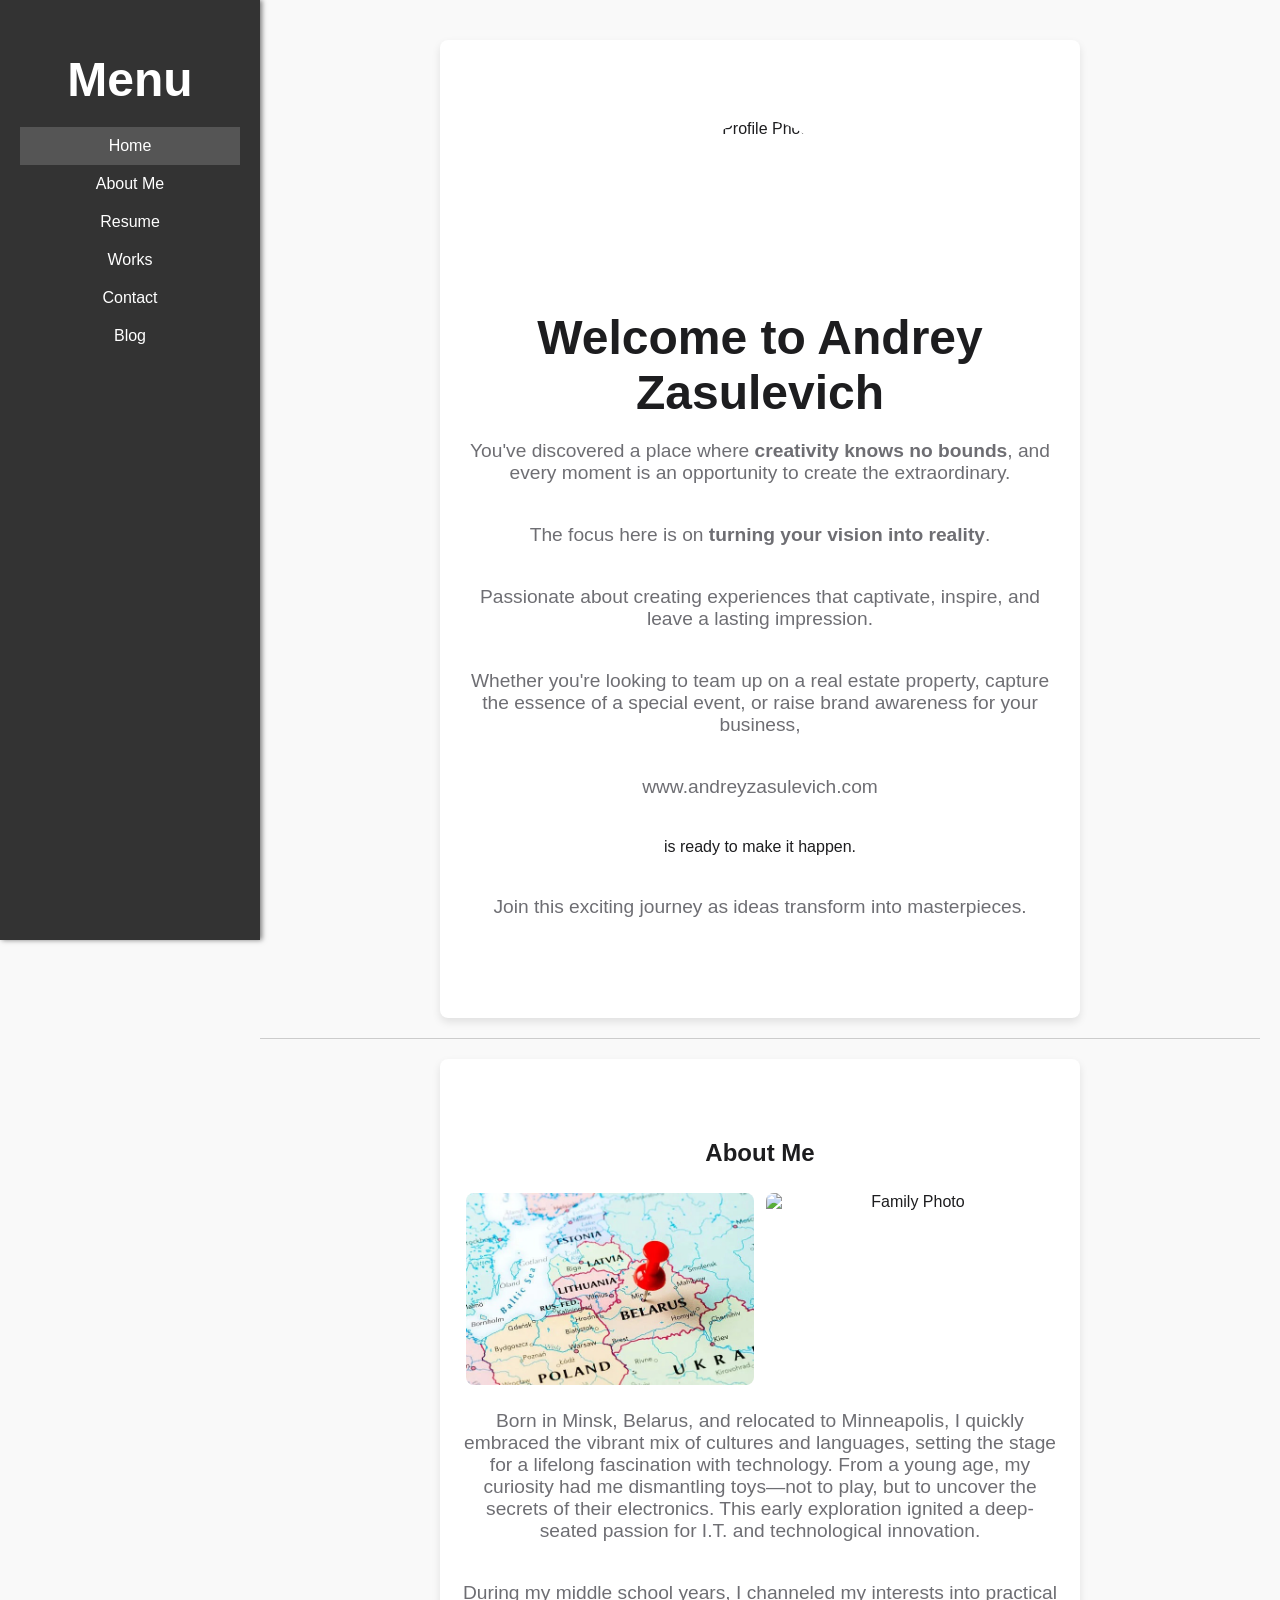
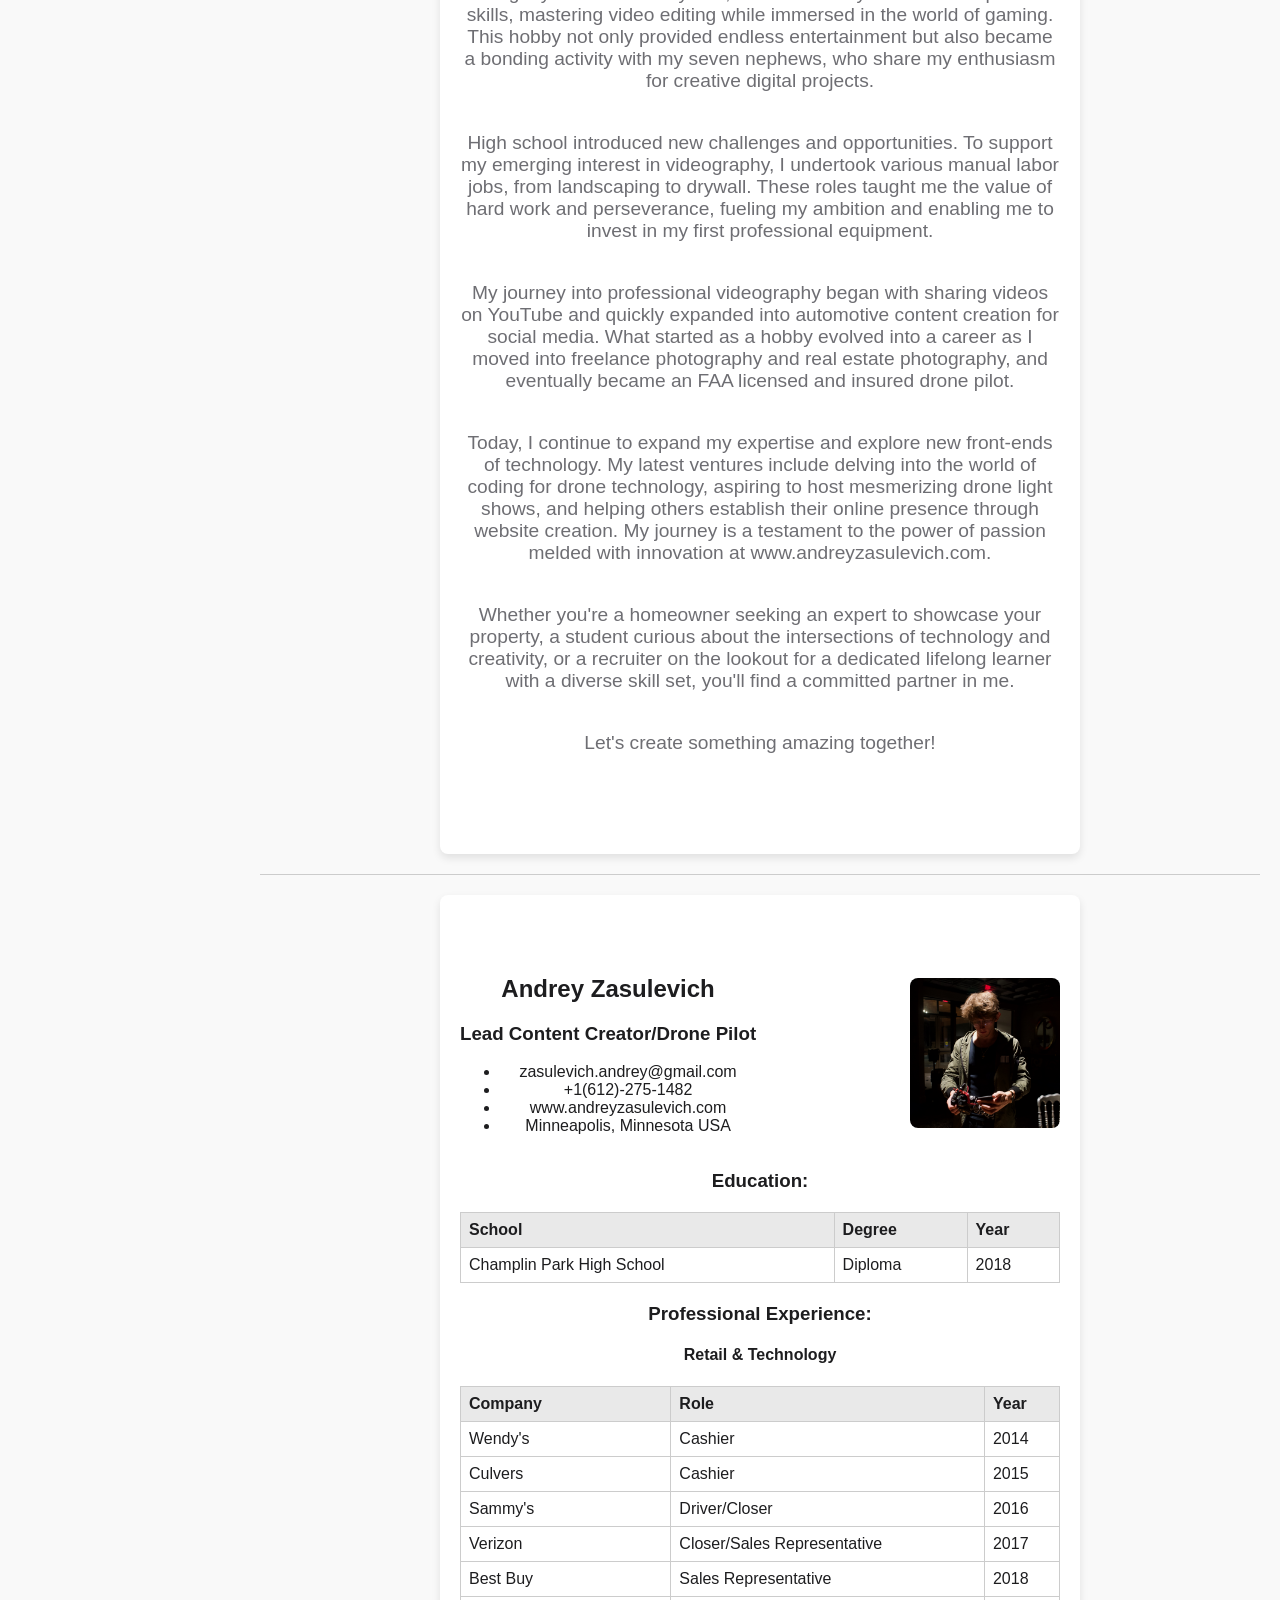
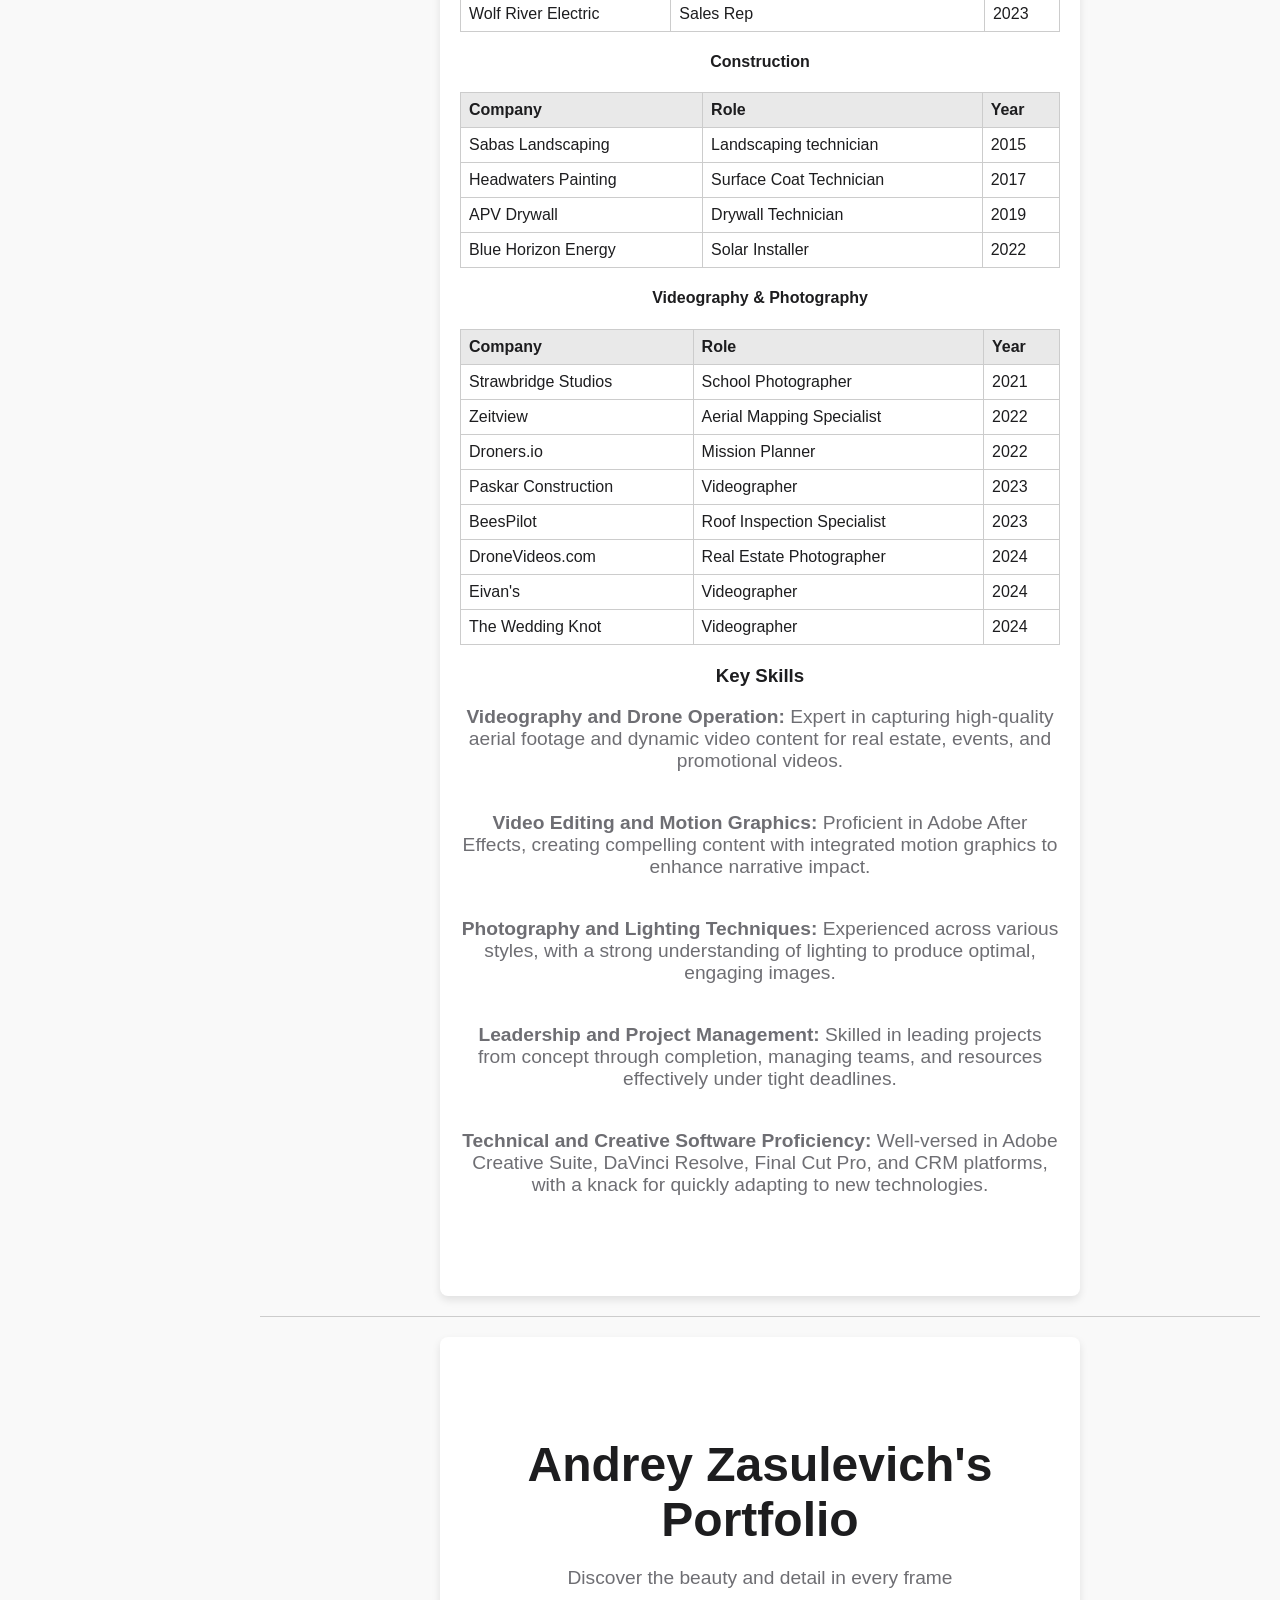
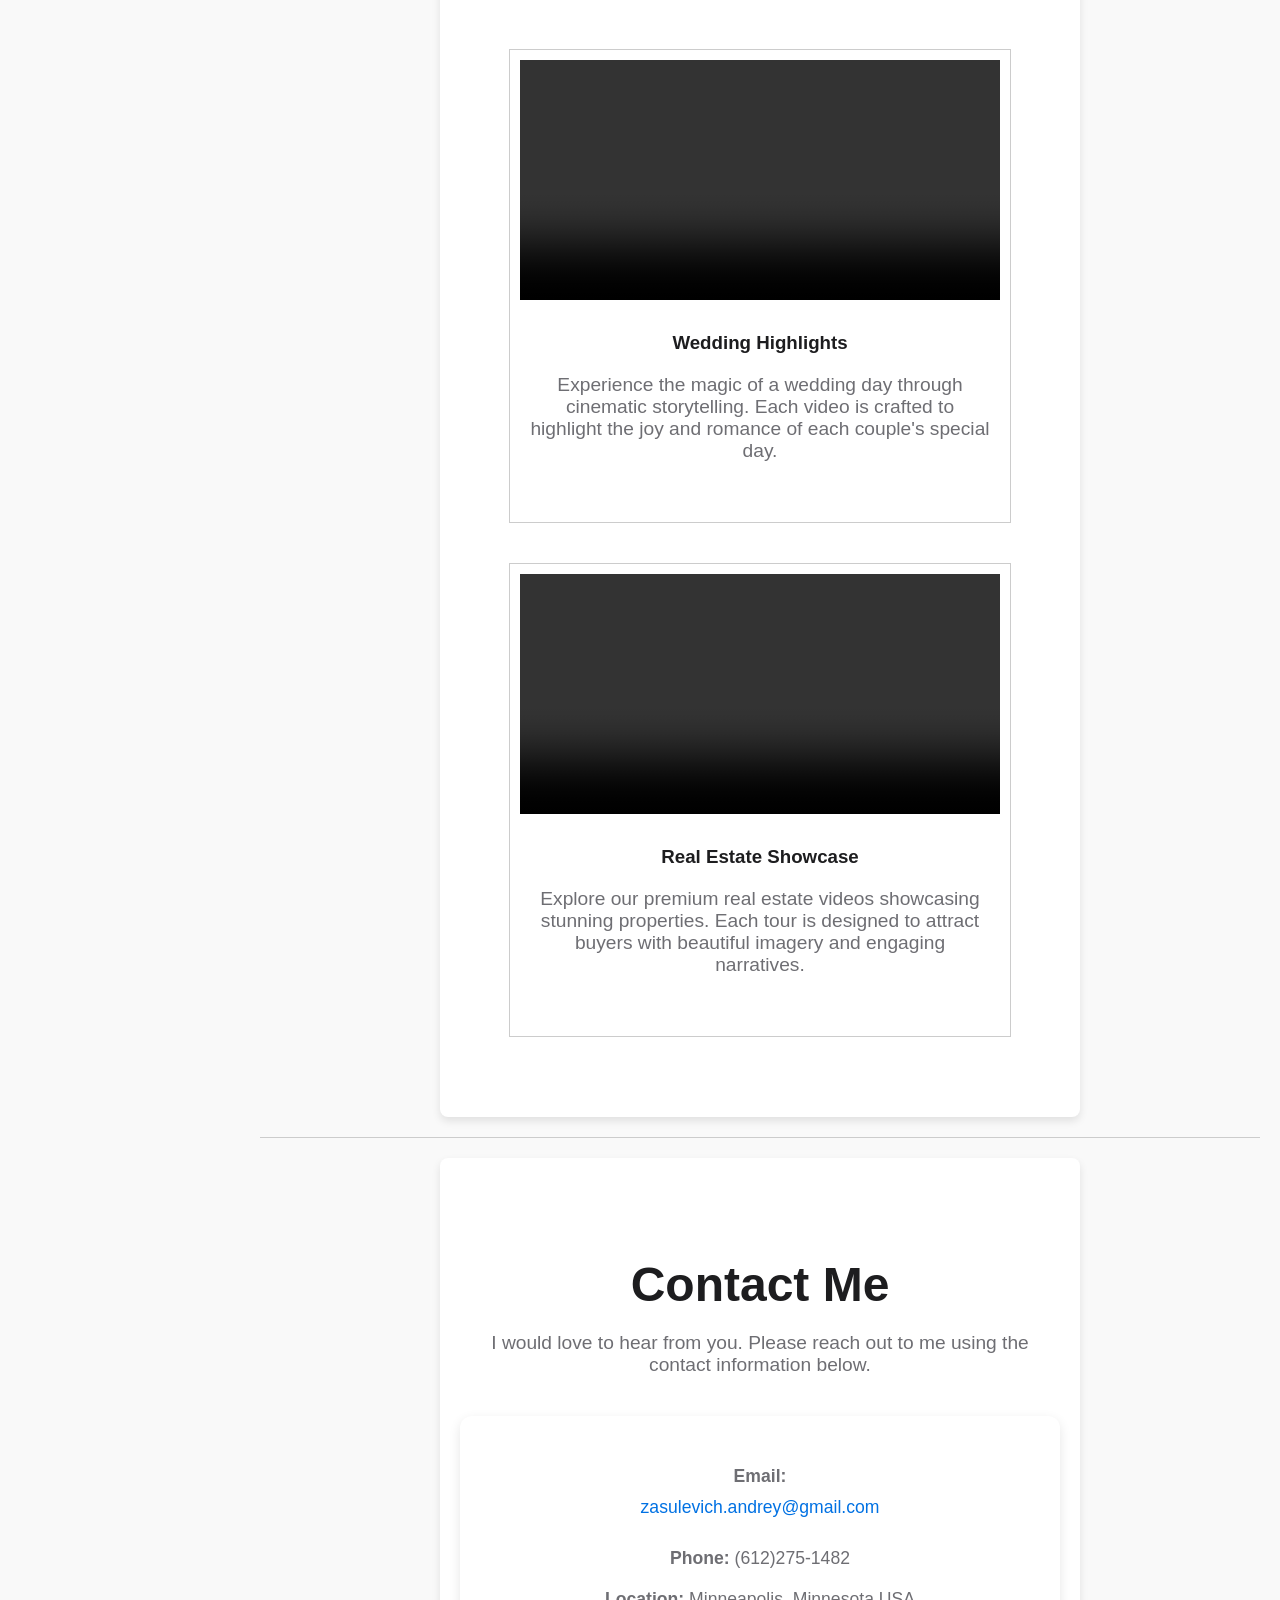
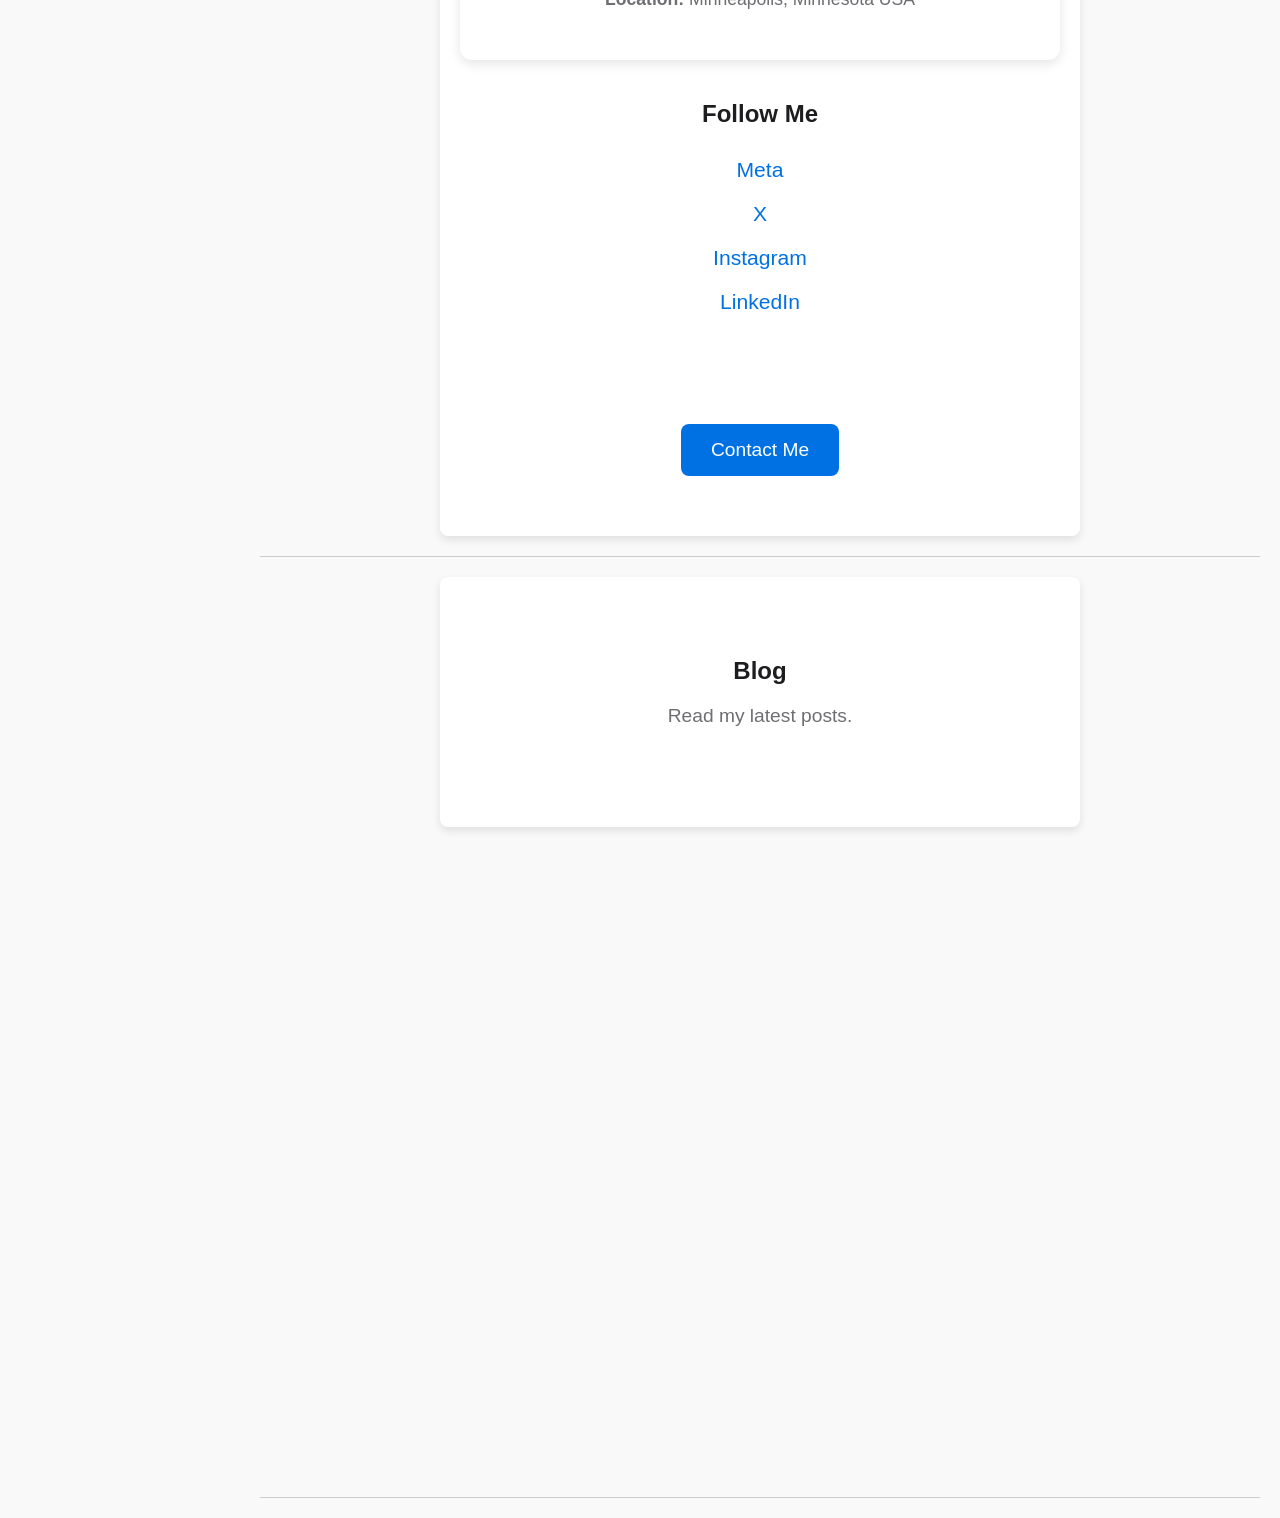
==== index.html @ 8f79abe1 "Update index.html" ====
<!DOCTYPE html>
<html lang="en">
<head>
    <meta charset="UTF-8">
    <meta name="viewport" content="width=device-width, initial-scale=1.0">
    <title>Andrey Zasulevich's Portfolio</title>
    <style>
        body, html {
            margin: 0;
            padding: 0;
            font-family: Arial, sans-serif;
        }
        .sidebar {
            position: fixed;
            top: 0;
            left: 0;
            width: 220px;
            height: 100vh;
            background-color: #333;
            color: white;
            padding: 20px;
            box-shadow: 2px 0 5px rgba(0,0,0,0.5);
        }
        .content {
            margin-left: 240px;
            padding: 20px;
        }
        section {
            min-height: 100vh;
            border-bottom: 1px solid #ccc;
            padding: 20px;
        }
        .active {
            background-color: #555;
        }
        a {
            color: white;
            text-decoration: none;
            display: block;
            padding: 10px 0;
        }
        a:hover {
            text-decoration: underline;
        }
        table {
            width: 100%;
            border-collapse: collapse;
            margin: 20px 0;
        }
        th, td {
            padding: 8px;
            border: 1px solid #ccc;
            text-align: left;
        }
        th {
            background-color: #e9e9e9;
        }
        .container {
            max-width: 800px;
            margin: 20px auto;
            padding: 20px;
            background-color: #fff;
            box-shadow: 0 4px 8px rgba(0,0,0,0.1);
            border-radius: 8px;
        }
        .profile-photo {
            width: 150px;
            height: 150px;
            border-radius: 50%;
            object-fit: cover;
            margin: 20px auto;
            display: block;
        }
        .map-image, .family-image {
            width: 48%;
            height: auto;
            margin: 1%;
            border-radius: 8px;
            display: inline-block;
            vertical-align: top;
        }
        .center-text {
            text-align: center;
        }
        .resume-header {
            display: flex;
            justify-content: space-between;
            align-items: center;
        }
        .resume-header img {
            width: 150px;
            height: 150px;
            border-radius: 8px;
            object-fit: cover;
        }
        .video {
            border: 1px solid #ccc;
            margin: 10px;
            padding: 10px;
            background-color: white;
            width: 100%;
            max-width: 480px;
            margin: 20px auto;
        }
        .video video {
            width: 100%;
            height: auto;
        }
        .description {
            padding: 10px;
        }
        .gallery {
            display: flex;
            justify-content: space-around;
            flex-wrap: wrap;
        }
    </style>
</head>
<body>
    <div class="sidebar">
        <h1>Menu</h1>
        <a href="#home" class="nav-link">Home</a>
        <a href="#about" class="nav-link">About Me</a>
        <a href="#resume" class="nav-link">Resume</a>
        <a href="#works" class="nav-link">Works</a>
        <a href="#contact" class="nav-link">Contact</a>
        <a href="#blog" class="nav-link">Blog</a>
    </div>
    <div class="content">
        <section id="home">
            <div class="container center-text">
                <img src="pfp.jpg" alt="Profile Photo" class="profile-photo">
                <h1>Welcome to Andrey Zasulevich</h1>
                <p>You've discovered a place where <strong>creativity knows no bounds</strong>, and every moment is an opportunity to create the extraordinary.</p>
                <p>The focus here is on <strong>turning your vision into reality</strong>.</p>
                <p>Passionate about creating experiences that captivate, inspire, and leave a lasting impression.</p>
                <p>Whether you're looking to team up on a real estate property, capture the essence of a special event, or raise brand awareness for your business, <p>www.andreyzasulevich.com</p> is ready to make it happen.</p>
                <p>Join this exciting journey as ideas transform into masterpieces.</p>
            </div>
        </section>
        <section id="about">
            <div class="container">
                <h2>About Me</h2>
                <div style="display: flex; justify-content: space-between;">
                    <img src="map-belarus.jpg" alt="Map of Belarus" class="map-image">
                    <img src="family.jpg" alt="Family Photo" class="family-image">
                </div>
                <p>Born in Minsk, Belarus, and relocated to Minneapolis, I quickly embraced the vibrant mix of cultures and languages, setting the stage for a lifelong fascination with technology. From a young age, my curiosity had me dismantling toys—not to play, but to uncover the secrets of their electronics. This early exploration ignited a deep-seated passion for I.T. and technological innovation.</p>
                <p>During my middle school years, I channeled my interests into practical skills, mastering video editing while immersed in the world of gaming. This hobby not only provided endless entertainment but also became a bonding activity with my seven nephews, who share my enthusiasm for creative digital projects.</p>
                <p>High school introduced new challenges and opportunities. To support my emerging interest in videography, I undertook various manual labor jobs, from landscaping to drywall. These roles taught me the value of hard work and perseverance, fueling my ambition and enabling me to invest in my first professional equipment.</p>
                <p>My journey into professional videography began with sharing videos on YouTube and quickly expanded into automotive content creation for social media. What started as a hobby evolved into a career as I moved into freelance photography and real estate photography, and eventually became an FAA licensed and insured drone pilot.</p>
                <p>Today, I continue to expand my expertise and explore new front-ends of technology. My latest ventures include delving into the world of coding for drone technology, aspiring to host mesmerizing drone light shows, and helping others establish their online presence through website creation. My journey is a testament to the power of passion melded with innovation at www.andreyzasulevich.com.</p>
                <p>Whether you're a homeowner seeking an expert to showcase your property, a student curious about the intersections of technology and creativity, or a recruiter on the lookout for a dedicated lifelong learner with a diverse skill set, you'll find a committed partner in me.</p>
                <p>Let's create something amazing together!</p>
            </div>
        </section>
        <section id="resume">
            <div class="container">
                <div class="resume-header">
                    <div>
                        <h2>Andrey Zasulevich</h2>
                        <h3>Lead Content Creator/Drone Pilot</h3>
                        <ul>
                            <li>zasulevich.andrey@gmail.com</li>
                            <li>+1(612)-275-1482</li>
                            <li>www.andreyzasulevich.com</li>
                            <li>Minneapolis, Minnesota USA</li>
                        </ul>
                    </div>
                    <img src="pfp2.jpg" alt="Profile Photo">
                </div>
                <h3>Education:</h3>
                <table>
                    <tr>
                        <th>School</th>
                        <th>Degree</th>
                        <th>Year</th>
                    </tr>
                    <tr>
                        <td>Champlin Park High School</td>
                        <td>Diploma</td>
                        <td>2018</td>
                    </tr>
                </table>
                <h3>Professional Experience:</h3>
                <h4>Retail & Technology</h4>
                <table>
                    <tr>
                        <th>Company</th>
                        <th>Role</th>
                        <th>Year</th>
                    </tr>
                    <tr>
                        <td>Wendy's</td>
                        <td>Cashier</td>
                        <td>2014</td>
                    </tr>
                    <tr>
                        <td>Culvers</td>
                        <td>Cashier</td>
                        <td>2015</td>
                    </tr>
                    <tr>
                        <td>Sammy's</td>
                        <td>Driver/Closer</td>
                        <td>2016</td>
                    </tr>
                    <tr>
                        <td>Verizon</td>
                        <td>Closer/Sales Representative</td>
                        <td>2017</td>
                    </tr>
                    <tr>
                        <td>Best Buy</td>
                        <td>Sales Representative</td>
                        <td>2018</td>
                    </tr>
                    <tr>
                        <td>Wolf River Electric</td>
                        <td>Sales Rep</td>
                        <td>2023</td>
                    </tr>
                </table>
                <h4>Construction</h4>
                <table>
                    <tr>
                        <th>Company</th>
                        <th>Role</th>
                        <th>Year</th>
                    </tr>
                    <tr>
                        <td>Sabas Landscaping</td>
                        <td>Landscaping technician</td>
                        <td>2015</td>
                    </tr>
                    <tr>
                        <td>Headwaters Painting</td>
                        <td>Surface Coat Technician</td>
                        <td>2017</td>
                    </tr>
                    <tr>
                        <td>APV Drywall</td>
                        <td>Drywall Technician</td>
                        <td>2019</td>
                    </tr>
                    <tr>
                        <td>Blue Horizon Energy</td>
                        <td>Solar Installer</td>
                        <td>2022</td>
                    </tr>
                </table>
                <h4>Videography & Photography</h4>
                <table>
                    <tr>
                        <th>Company</th>
                        <th>Role</th>
                        <th>Year</th>
                    </tr>
                    <tr>
                        <td>Strawbridge Studios</td>
                        <td>School Photographer</td>
                        <td>2021</td>
                    </tr>
                    <tr>
                        <td>Zeitview</td>
                        <td>Aerial Mapping Specialist</td>
                        <td>2022</td>
                    </tr>
                    <tr>
                        <td>Droners.io</td>
                        <td>Mission Planner</td>
                        <td>2022</td>
                    </tr>
                    <tr>
                        <td>Paskar Construction</td>
                        <td>Videographer</td>
                        <td>2023</td>
                    </tr>
                    <tr>
                        <td>BeesPilot</td>
                        <td>Roof Inspection Specialist</td>
                        <td>2023</td>
                    </tr>
                    <tr>
                        <td>DroneVideos.com</td>
                        <td>Real Estate Photographer</td>
                        <td>2024</td>
                    </tr>
                    <tr>
                        <td>Eivan's</td>
                        <td>Videographer</td>
                        <td>2024</td>
                    </tr>
                    <tr>
                        <td>The Wedding Knot</td>
                        <td>Videographer</td>
                        <td>2024</td>
                    </tr>
                </table>
                <div class="skills-section">
                    <h3>Key Skills</h3>
                    <p><strong>Videography and Drone Operation:</strong> Expert in capturing high-quality aerial footage and dynamic video content for real estate, events, and promotional videos.</p>
                    <p><strong>Video Editing and Motion Graphics:</strong> Proficient in Adobe After Effects, creating compelling content with integrated motion graphics to enhance narrative impact.</p>
                    <p><strong>Photography and Lighting Techniques:</strong> Experienced across various styles, with a strong understanding of lighting to produce optimal, engaging images.</p>
                    <p><strong>Leadership and Project Management:</strong> Skilled in leading projects from concept through completion, managing teams, and resources effectively under tight deadlines.</p>
                    <p><strong>Technical and Creative Software Proficiency:</strong> Well-versed in Adobe Creative Suite, DaVinci Resolve, Final Cut Pro, and CRM platforms, with a knack for quickly adapting to new technologies.</p>
                </div>
            </div>
        </section>
        <section id="works">
            <div class="container">
                <div class="header">
                    <h1>Andrey Zasulevich's Portfolio</h1>
                    <p>Discover the beauty and detail in every frame</p>
                </div>
                <div class="gallery">
                    <div class="video">
                        <video controls>
                            <source src="Weddings.mov" type="video/mp4">
                            Your browser does not support the video tag.
                        </video>
                        <div class="description">
                            <h3>Wedding Highlights</h3>
                            <p>Experience the magic of a wedding day through cinematic storytelling. Each video is crafted to highlight the joy and romance of each couple's special day.</p>
                        </div>
                    </div>
                    <div class="video">
                        <video controls>
                            <source src="Real-Estate.mov" type="video/mp4">
                            Your browser does not support the video tag.
                        </video>
                        <div class="description">
                            <h3>Real Estate Showcase</h3>
                            <p>Explore our premium real estate videos showcasing stunning properties. Each tour is designed to attract buyers with beautiful imagery and engaging narratives.</p>
                        </div>
                    </div>
                </div>
            </div>
        </section>
        <section id="contact">
            <head>
                <meta charset="UTF-8">
                <meta name="viewport" content="width=device-width, initial-scale=1.0">
                <title>Contact Us</title>
                <style>
                    body {
                        font-family: -apple-system, BlinkMacSystemFont, 'Segoe UI', Roboto, 'Helvetica Neue', Arial, sans-serif;
                        margin: 0;
                        padding: 0;
                        background-color: #f9f9f9;
                        color: #1d1d1f;
                        text-align: center;
                    }
                    .container {
                        max-width: 600px;
                        margin: 0 auto;
                        padding: 60px 20px;
                    }
                    h1 {
                        font-size: 3em;
                        font-weight: bold;
                        margin-bottom: 20px;
                    }
                    p {
                        font-size: 1.2em;
                        margin-bottom: 40px;
                        color: #6e6e73;
                    }
                    .contact-info {
                        background: #fff;
                        padding: 30px;
                        border-radius: 12px;
                        box-shadow: 0 4px 12px rgba(0, 0, 0, 0.1);
                        margin-bottom: 30px;
                    }
                    .contact-info p {
                        margin: 20px 0;
                        font-size: 1.1em;
                    }
                    .contact-info a {
                        color: #0071e3;
                        text-decoration: none;
                    }
                    .contact-info a:hover {
                        text-decoration: underline;
                    }
                    .social-media {
                        margin-top: 40px;
                    }
                    .social-media a {
                        margin: 0 10px;
                        color: #0071e3;
                        text-decoration: none;
                        font-size: 1.1em;
                    }
                    .social-media a:hover {
                        text-decoration: underline;
                    }
                    .button {
                        display: inline-block;
                        padding: 15px 30px;
                        margin-top: 60px;
                        background-color: #0071e3;
                        color: white;
                        text-decoration: none;
                        border-radius: 8px;
                        font-size: 1.2em;
                        cursor: pointer;
                        transition: background-color 0.3s ease;
                    }
                    .button:hover {
                        background-color: #005bb5;
                    }
                </style>
            </head>
            <body>
                <div class="container">
                    <h1>Contact Me</h1>
                    <p>I would love to hear from you. Please reach out to me using the contact information below.</p>
                    <div class="contact-info">
                        <p><strong>Email:</strong> <a href="mailto:zasulevich.andrey@gmail.com">zasulevich.andrey@gmail.com</a></p>
                        <p><strong>Phone:</strong> (612)275-1482</p>
                        <p><strong>Location:</strong> Minneapolis, Minnesota USA</p>
                    </div>
                    <div class="social-media">
                        <h2>Follow Me</h2>
                        <p>
                            <a href="https://www.facebook.com/andrey.zasulevich/" target="_blank">Meta</a>
                            <a href="https://x.com/a_zasul" target="_blank">X</a>
                            <a href="https://www.instagram.com/a.zasul/" target="_blank">Instagram</a>
                            <a href="https://www.linkedin.com/in/andrey-zasulevich-856270212/" target="_blank">LinkedIn</a>
                        </p>
                    </div>
                    <a href="mailto:zasulevich.andrey@gmail.com" class="button">Contact Me</a>
                </div>
            </body>
        </section>
        <section id="blog">
            <div class="container">
                <h2>Blog</h2>
                <p>Read my latest posts.</p>
            </div>
        </section>
    </div>
    <script>
        document.querySelectorAll('a.nav-link').forEach(link => {
            link.addEventListener('click', function(e) {
                e.preventDefault();
                const targetId = this.getAttribute('href').substring(1);
                const targetSection = document.getElementById(targetId);
                window.scrollTo({
                    top: targetSection.offsetTop,
                    behavior: 'smooth'
                });
            });
        });

        const observer = new IntersectionObserver((entries) => {
            entries.forEach(entry => {
                if (entry.isIntersecting) {
                    document.querySelectorAll('.nav-link').forEach(link => {
                        link.classList.remove('active');
                        if (link.getAttribute('href').substring(1) === entry.target.id) {
                            link.classList.add('active');
                        }
                    });
                }
            });
        }, {
            threshold: 0.5 // Trigger when 50% of the element is in view
        });

        document.querySelectorAll('section').forEach(section => {
            observer.observe(section);
        });
    </script>
</body>
</html>
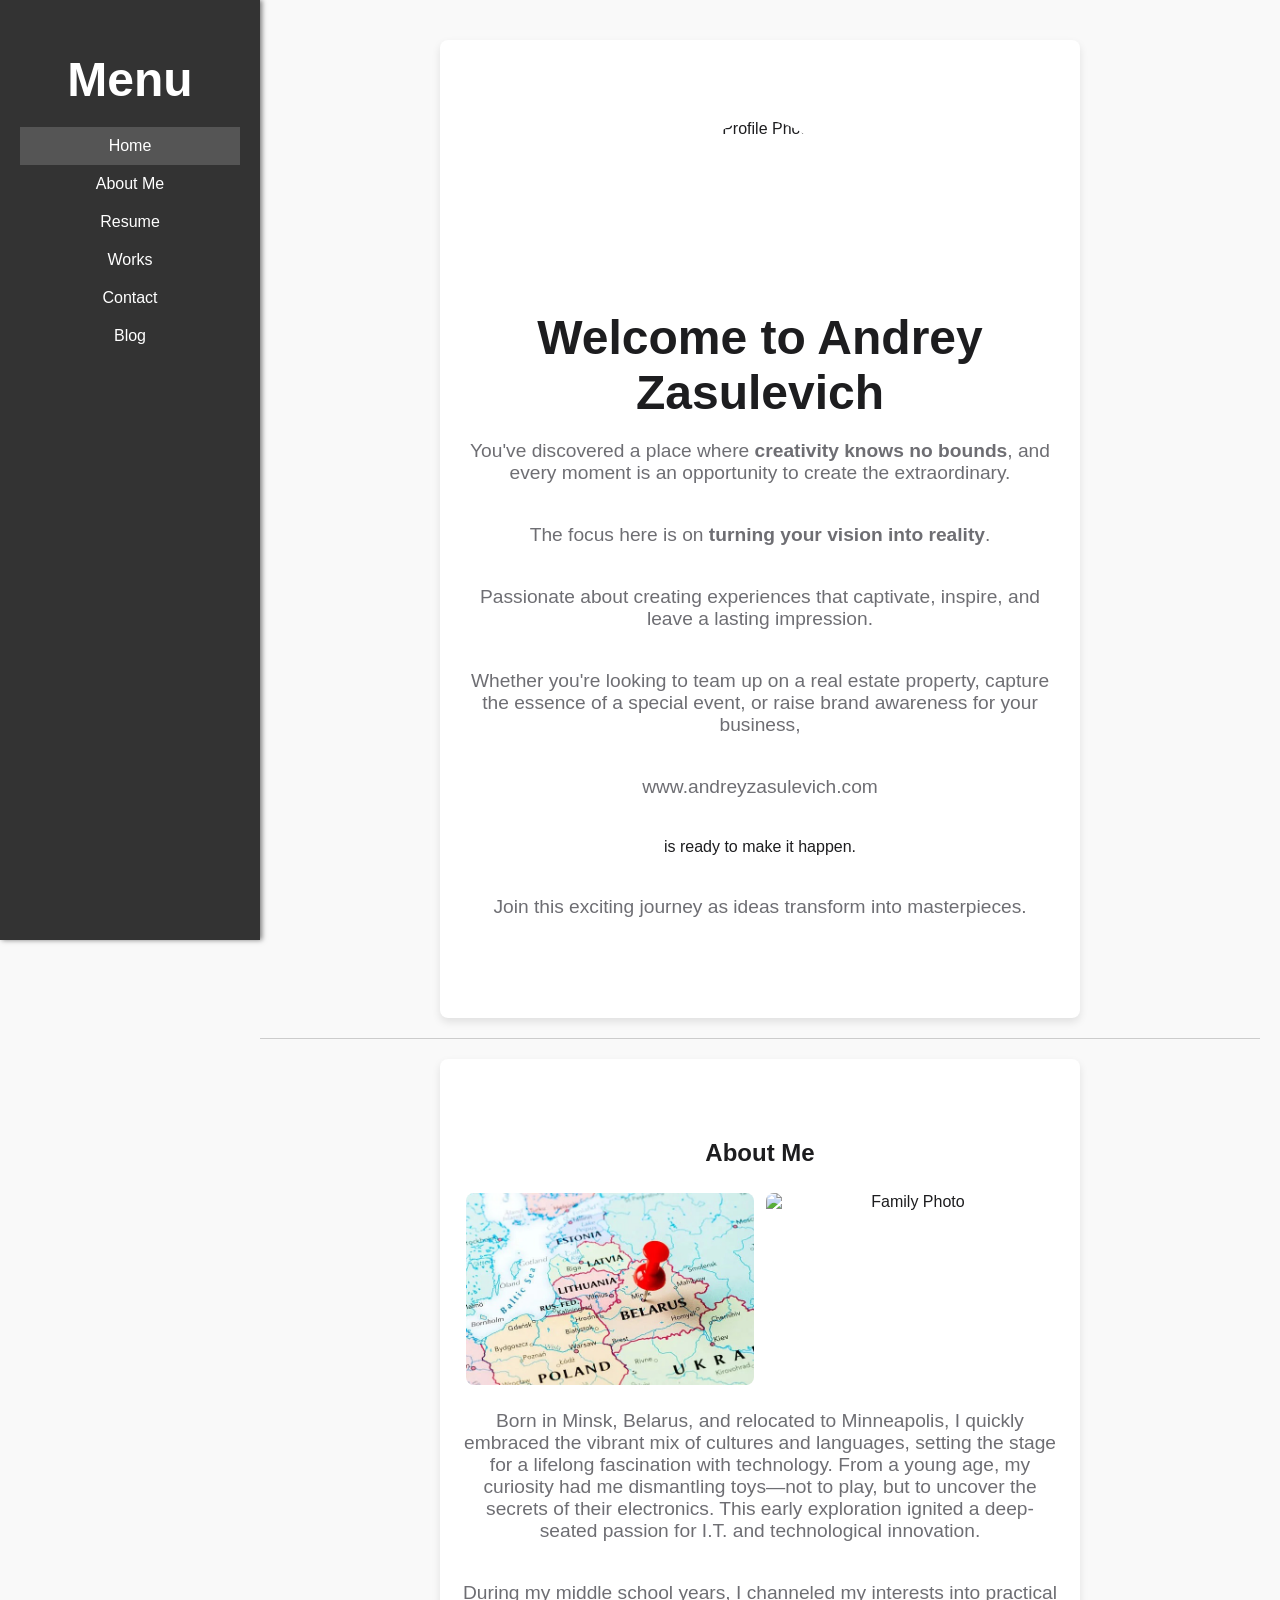
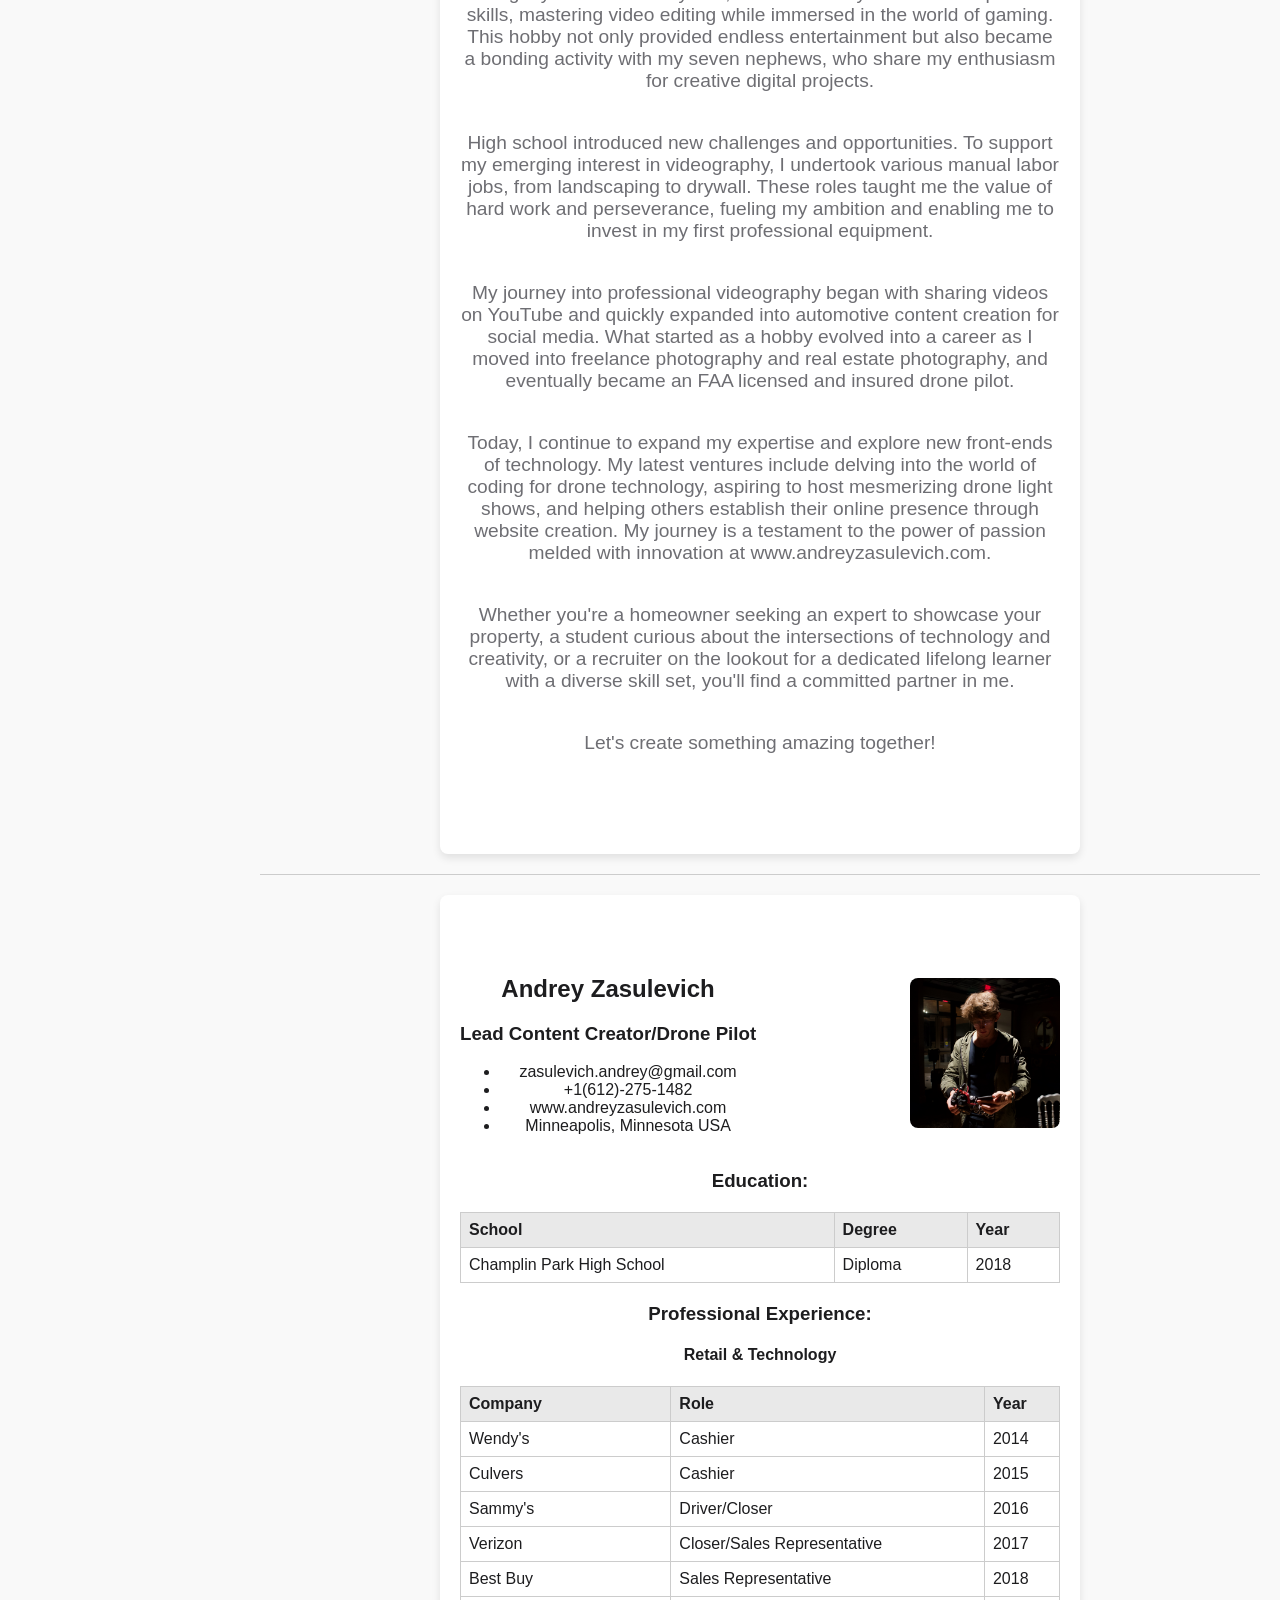
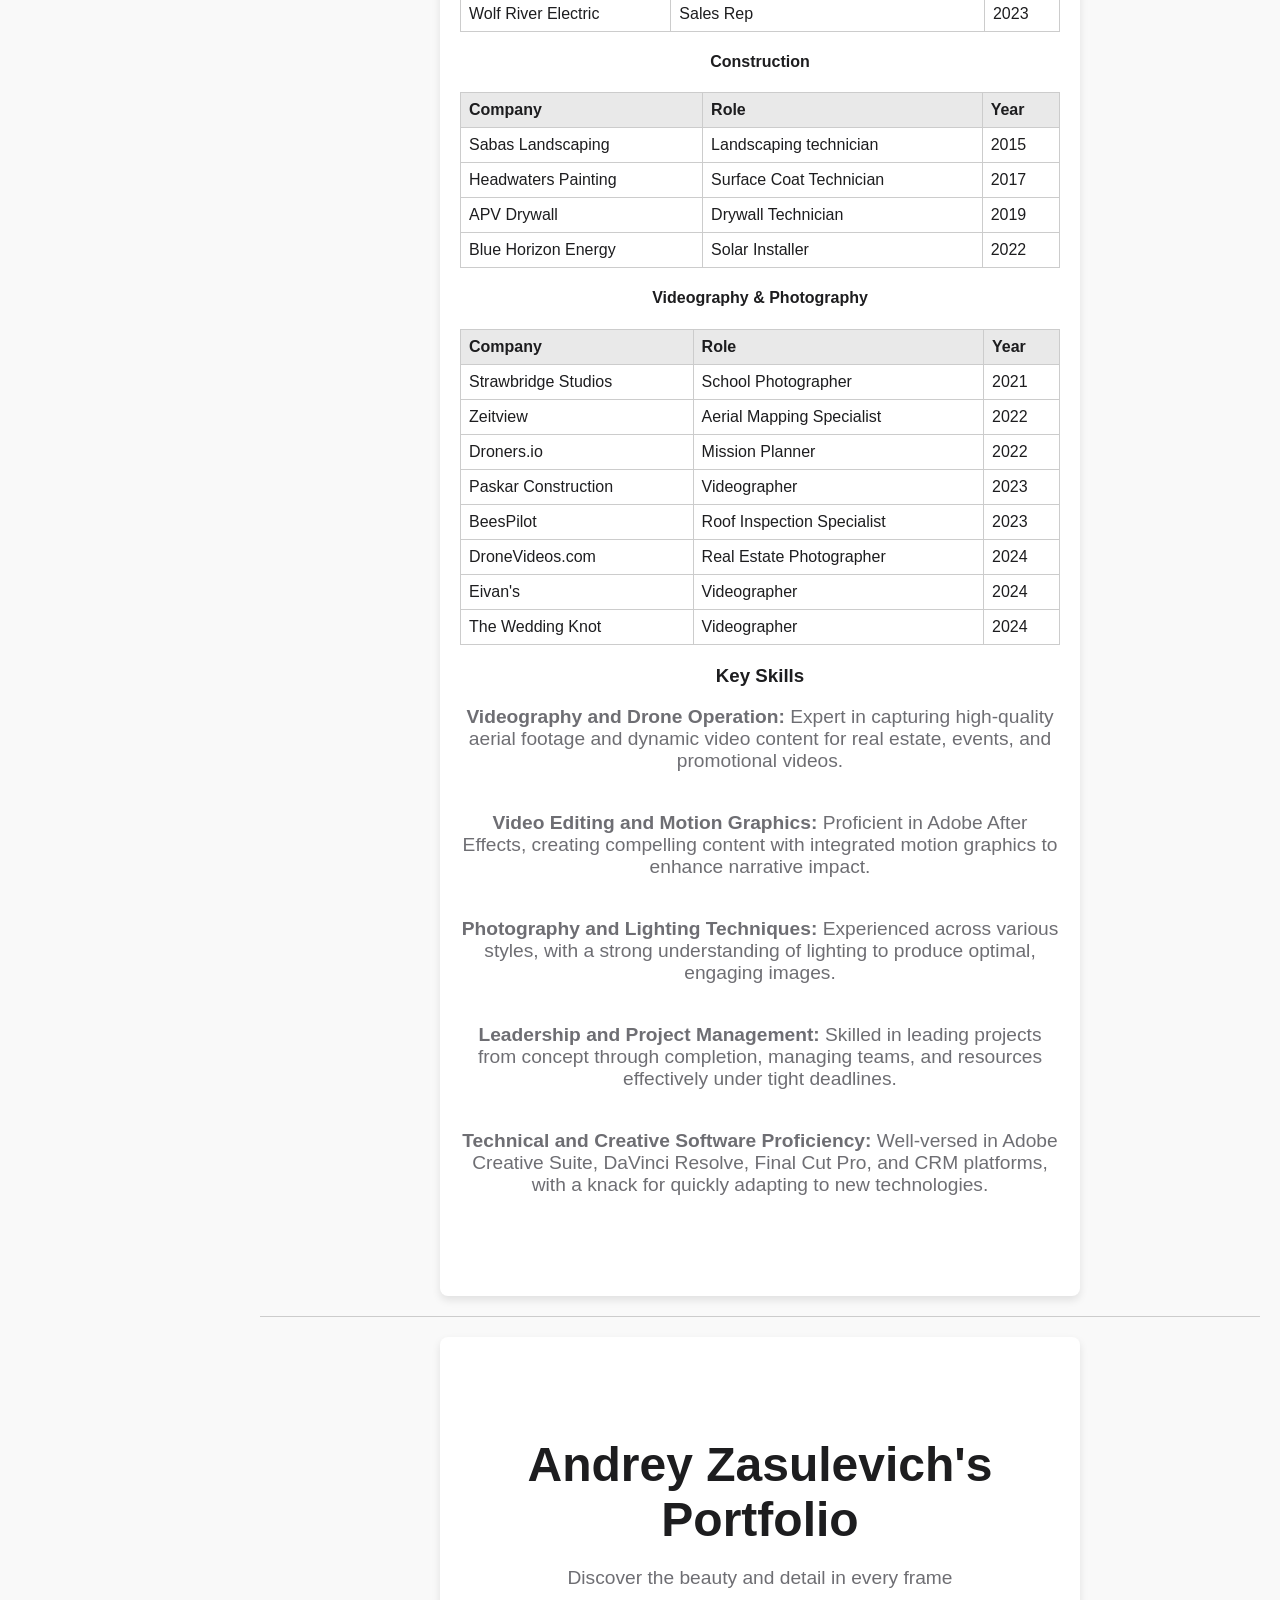
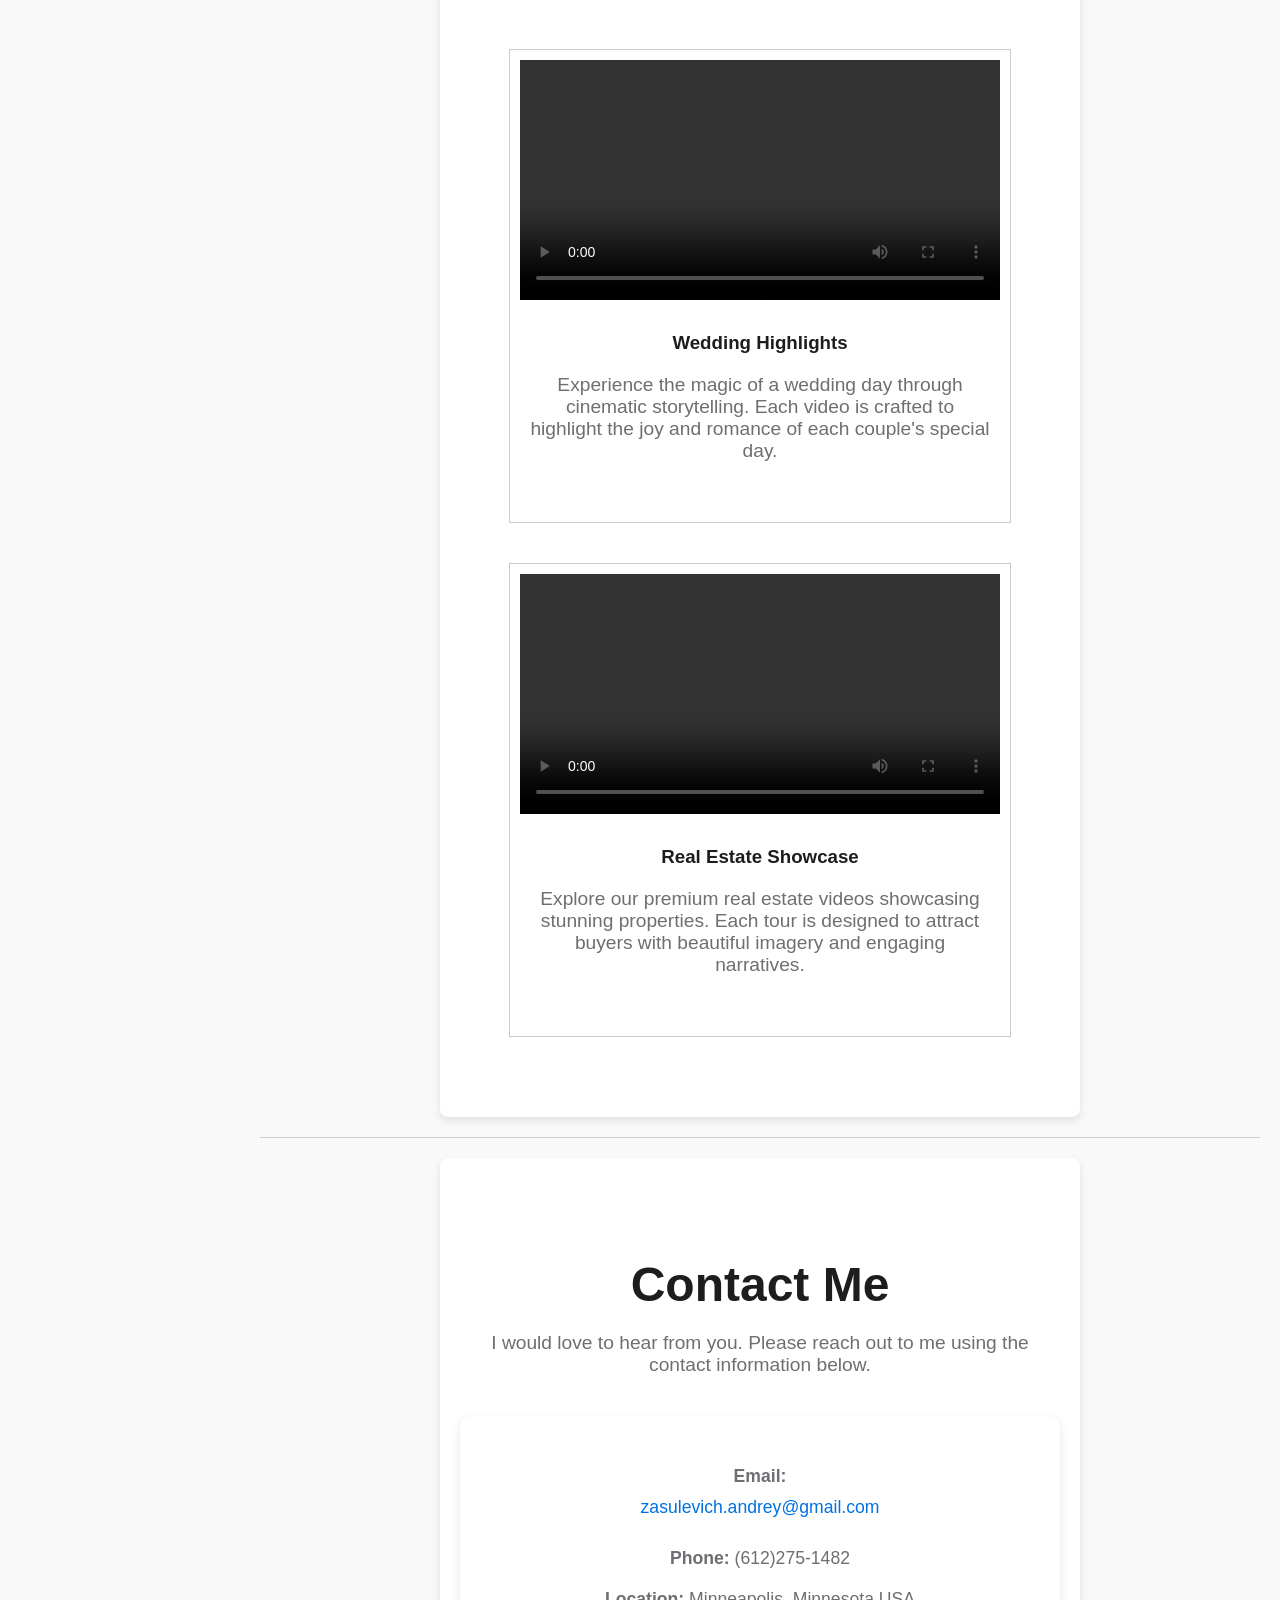
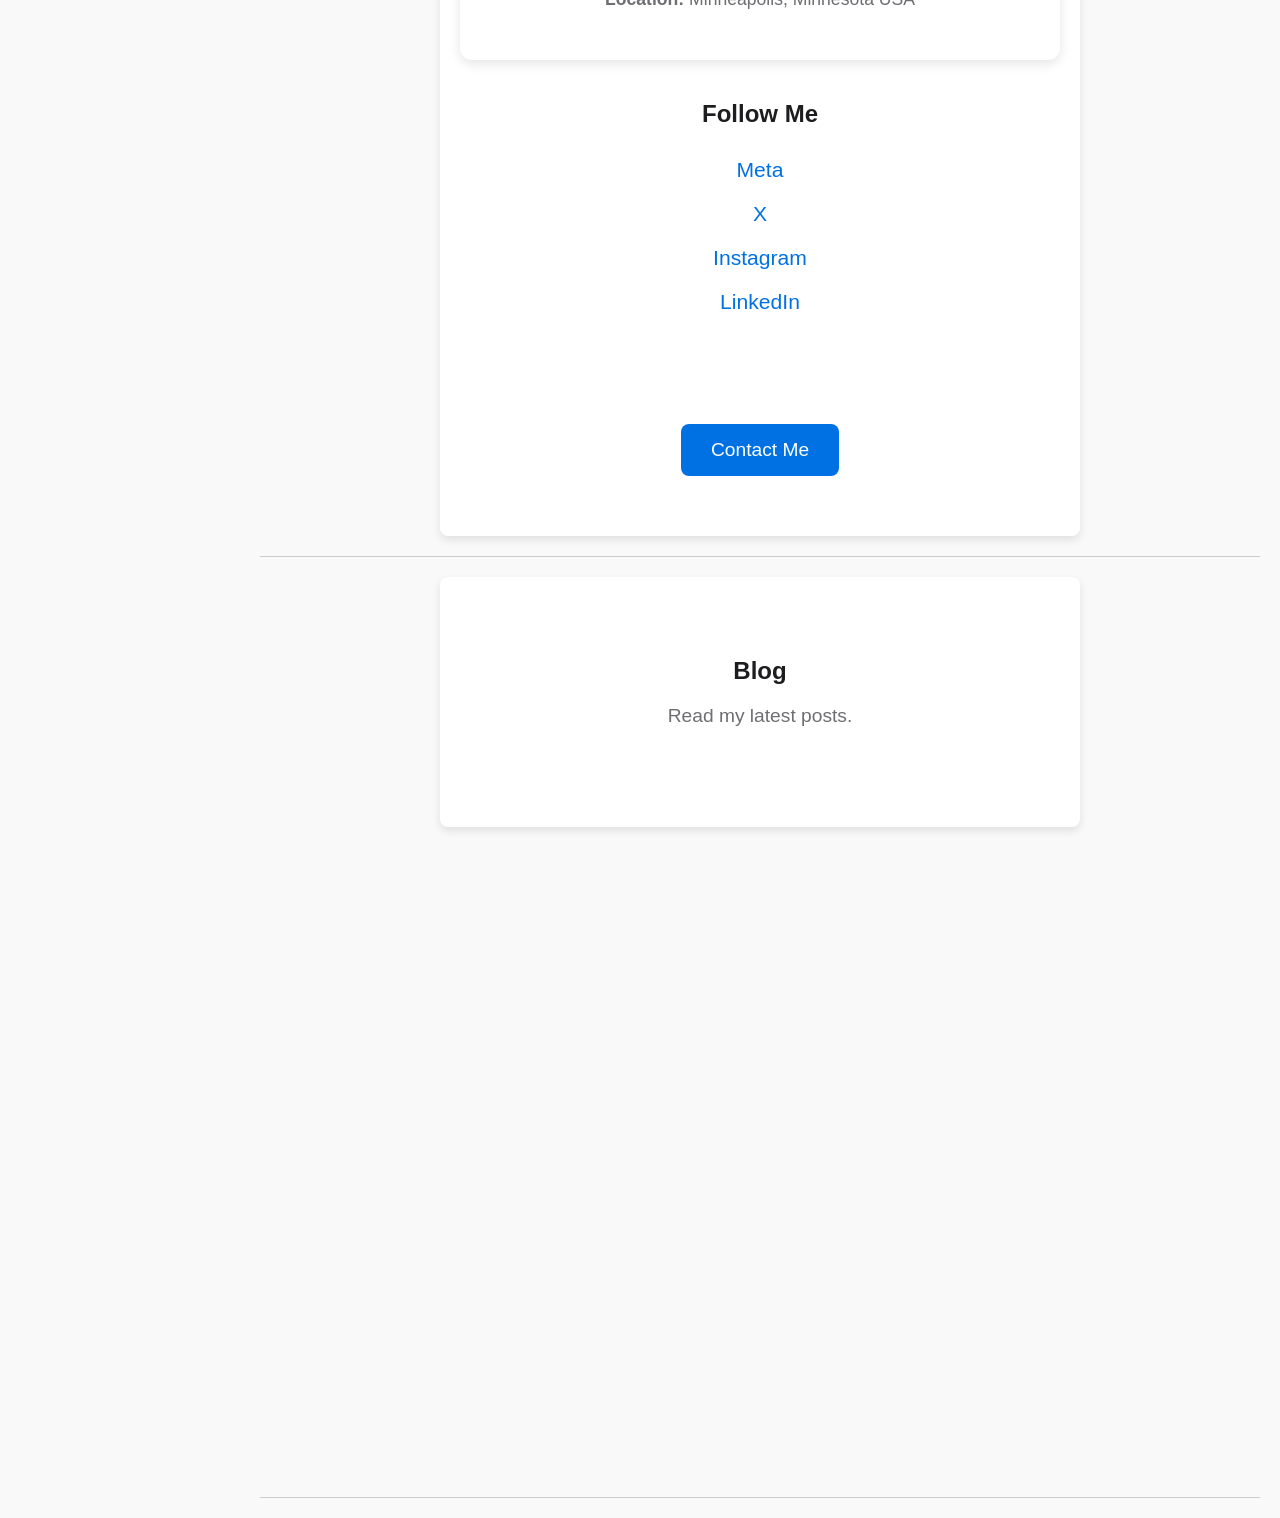
==== commit ebaafde4: "Update index.html" ====
--- a/index.html
+++ b/index.html
@@ -316,7 +316,7 @@
                 <div class="gallery">
                     <div class="video">
                         <video controls>
-                            <source src="Weddings.mov" type="video/mp4">
+                            <source src="Weddings.mp4" type="video/mp4">
                             Your browser does not support the video tag.
                         </video>
                         <div class="description">
@@ -326,7 +326,7 @@
                     </div>
                     <div class="video">
                         <video controls>
-                            <source src="Real-Estate.mov" type="video/mp4">
+                            <source src="Real-Estate.mp4" type="video/mp4">
                             Your browser does not support the video tag.
                         </video>
                         <div class="description">
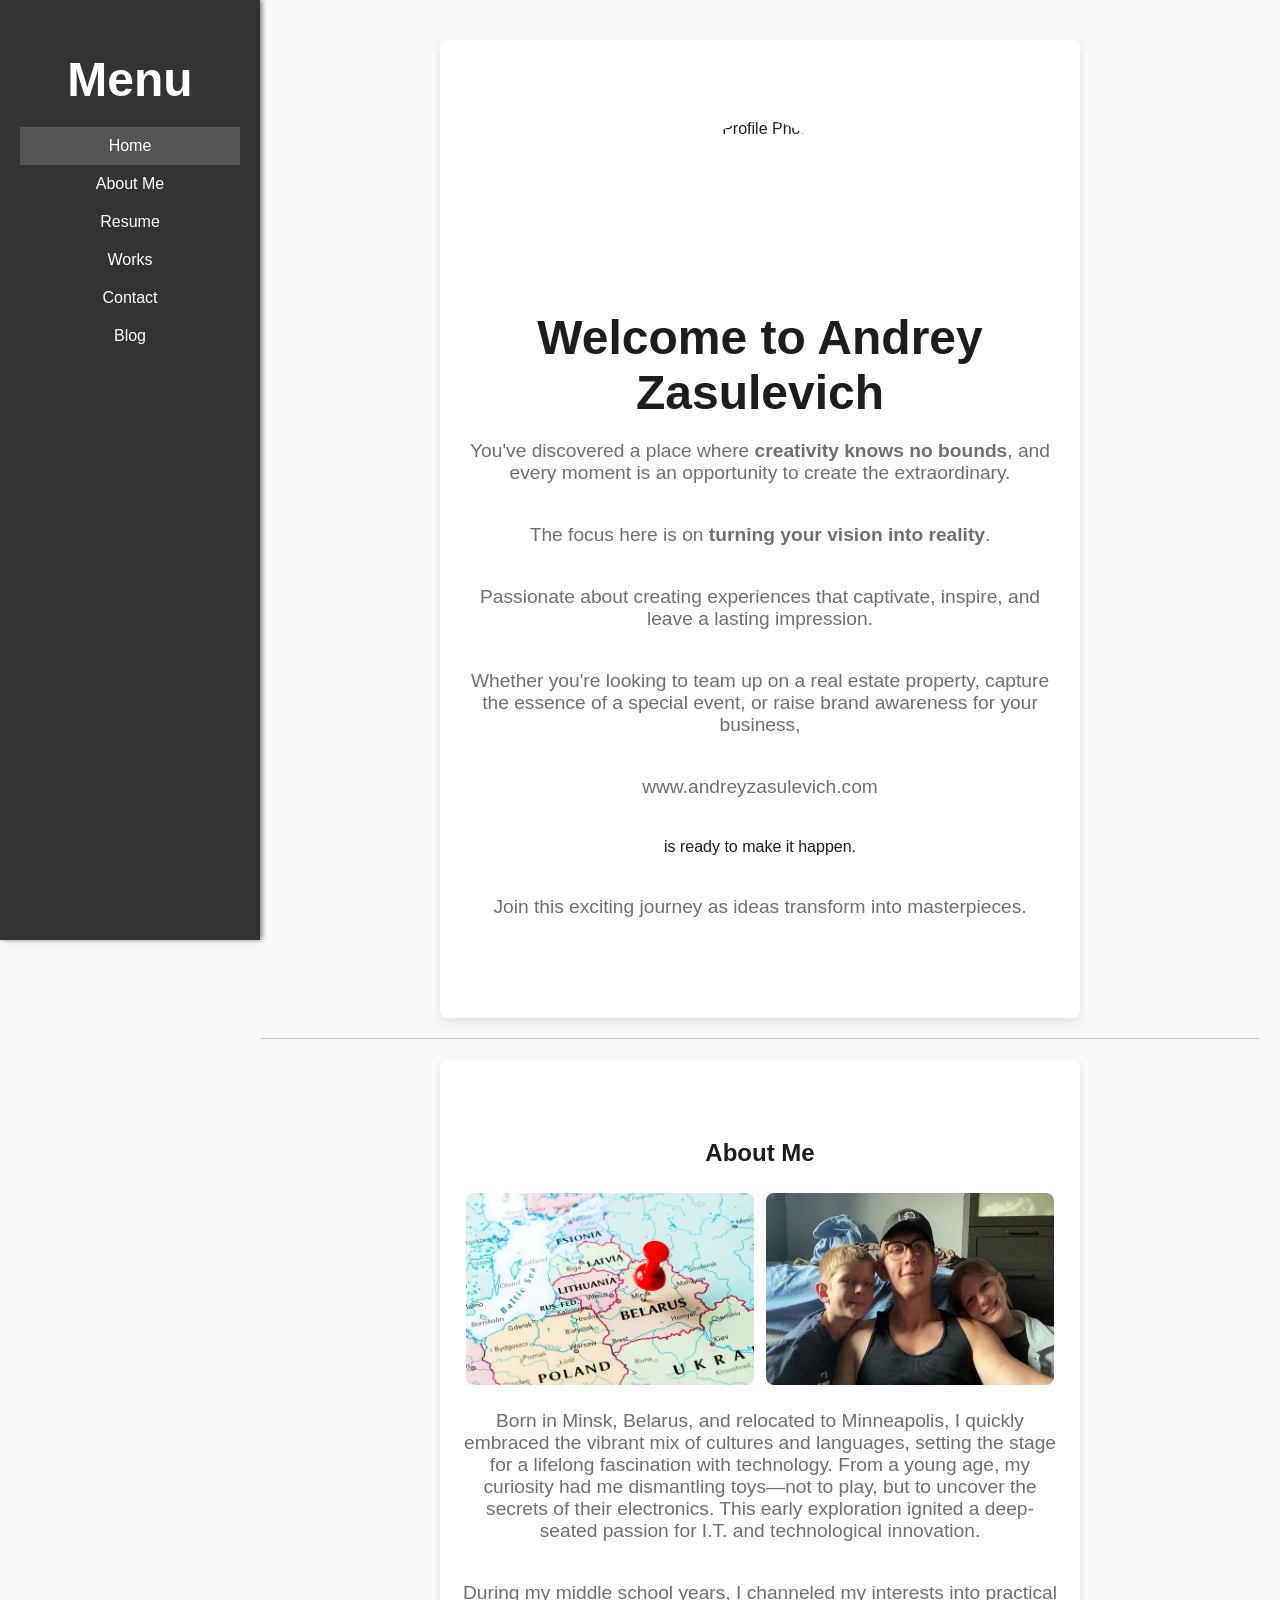
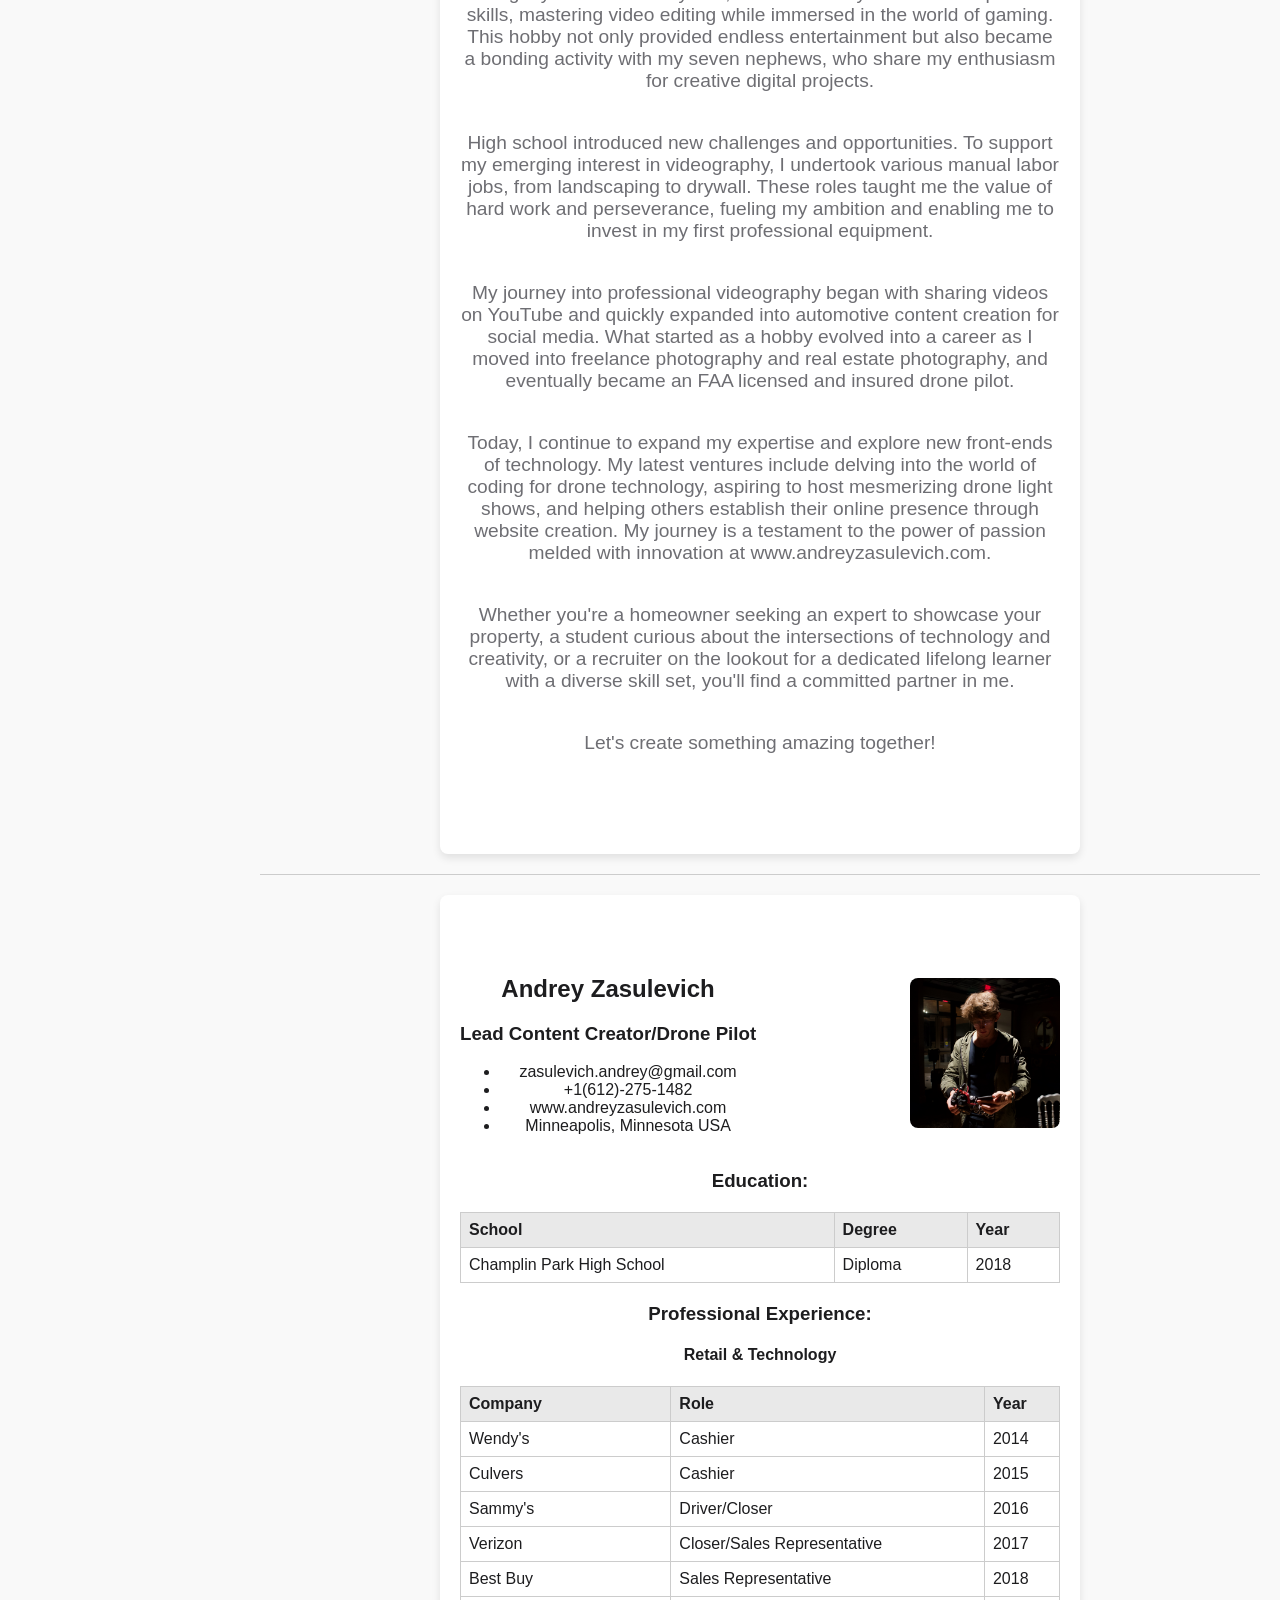
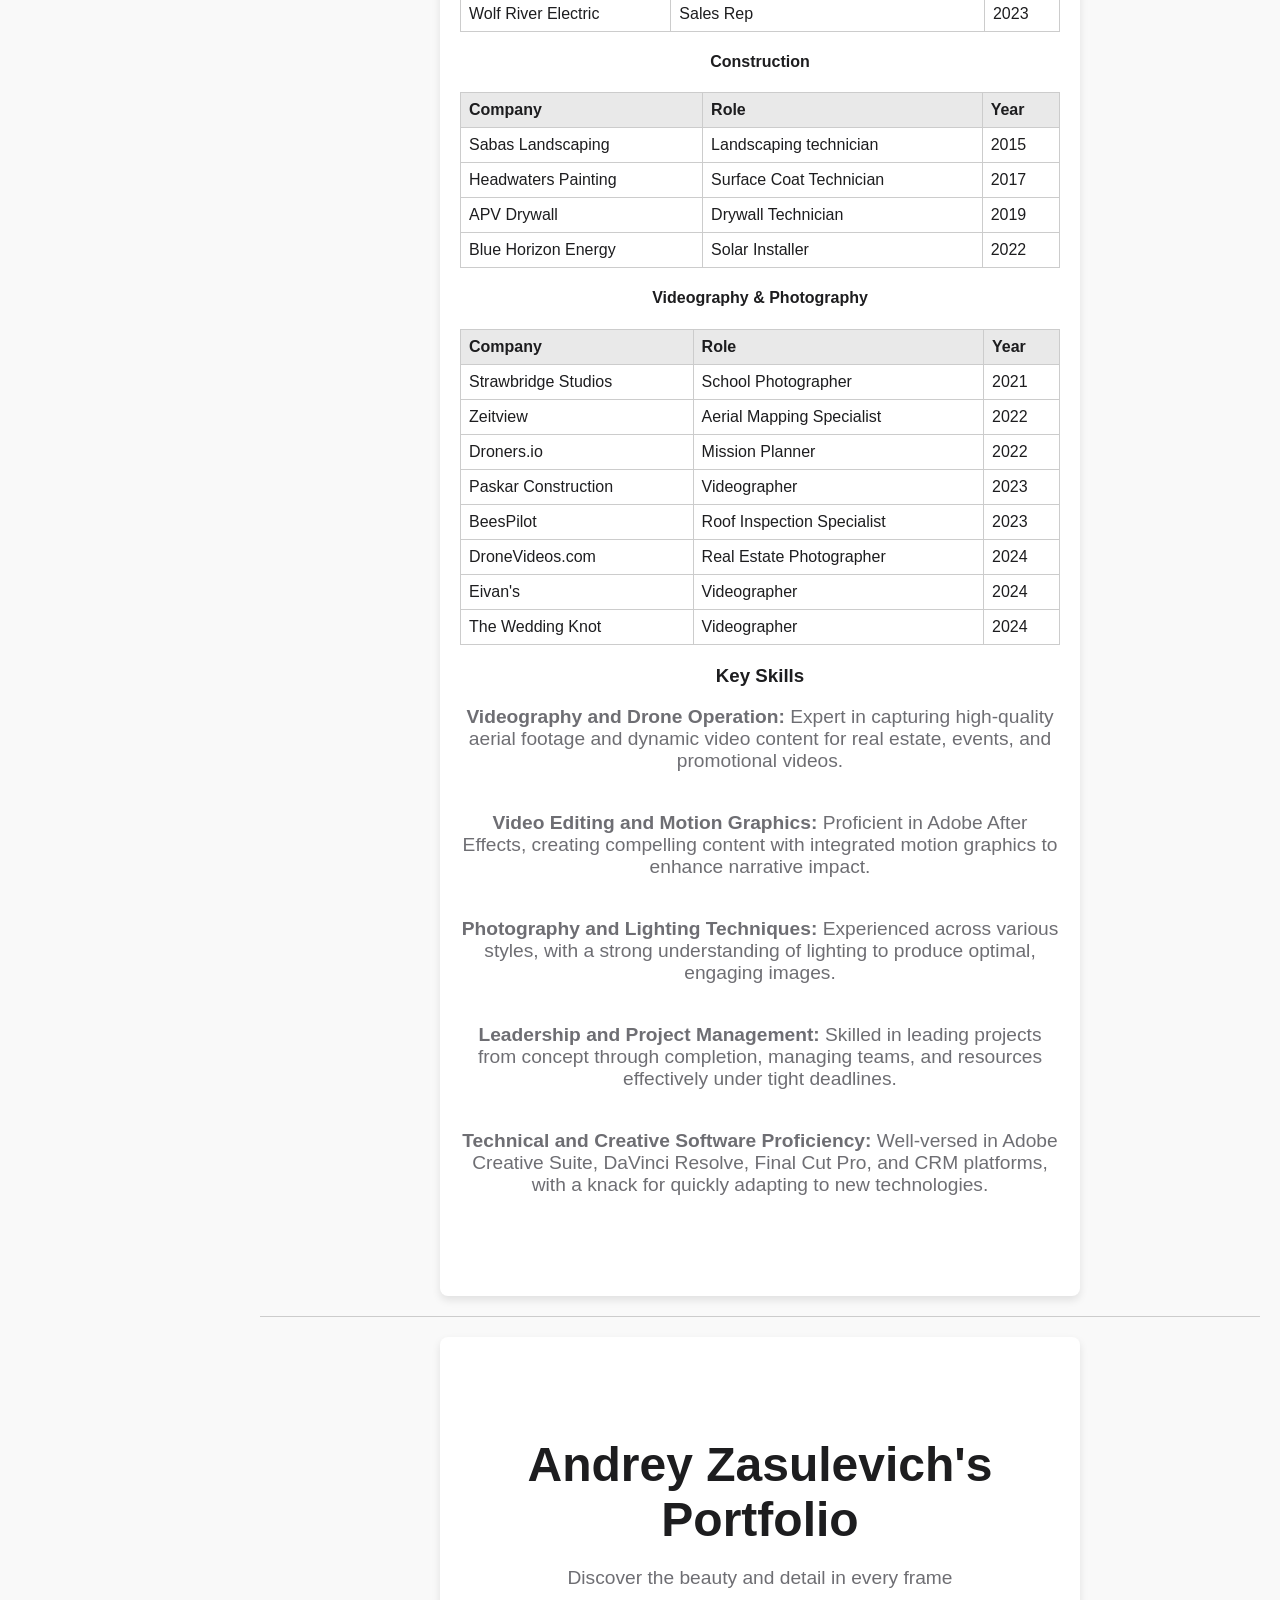
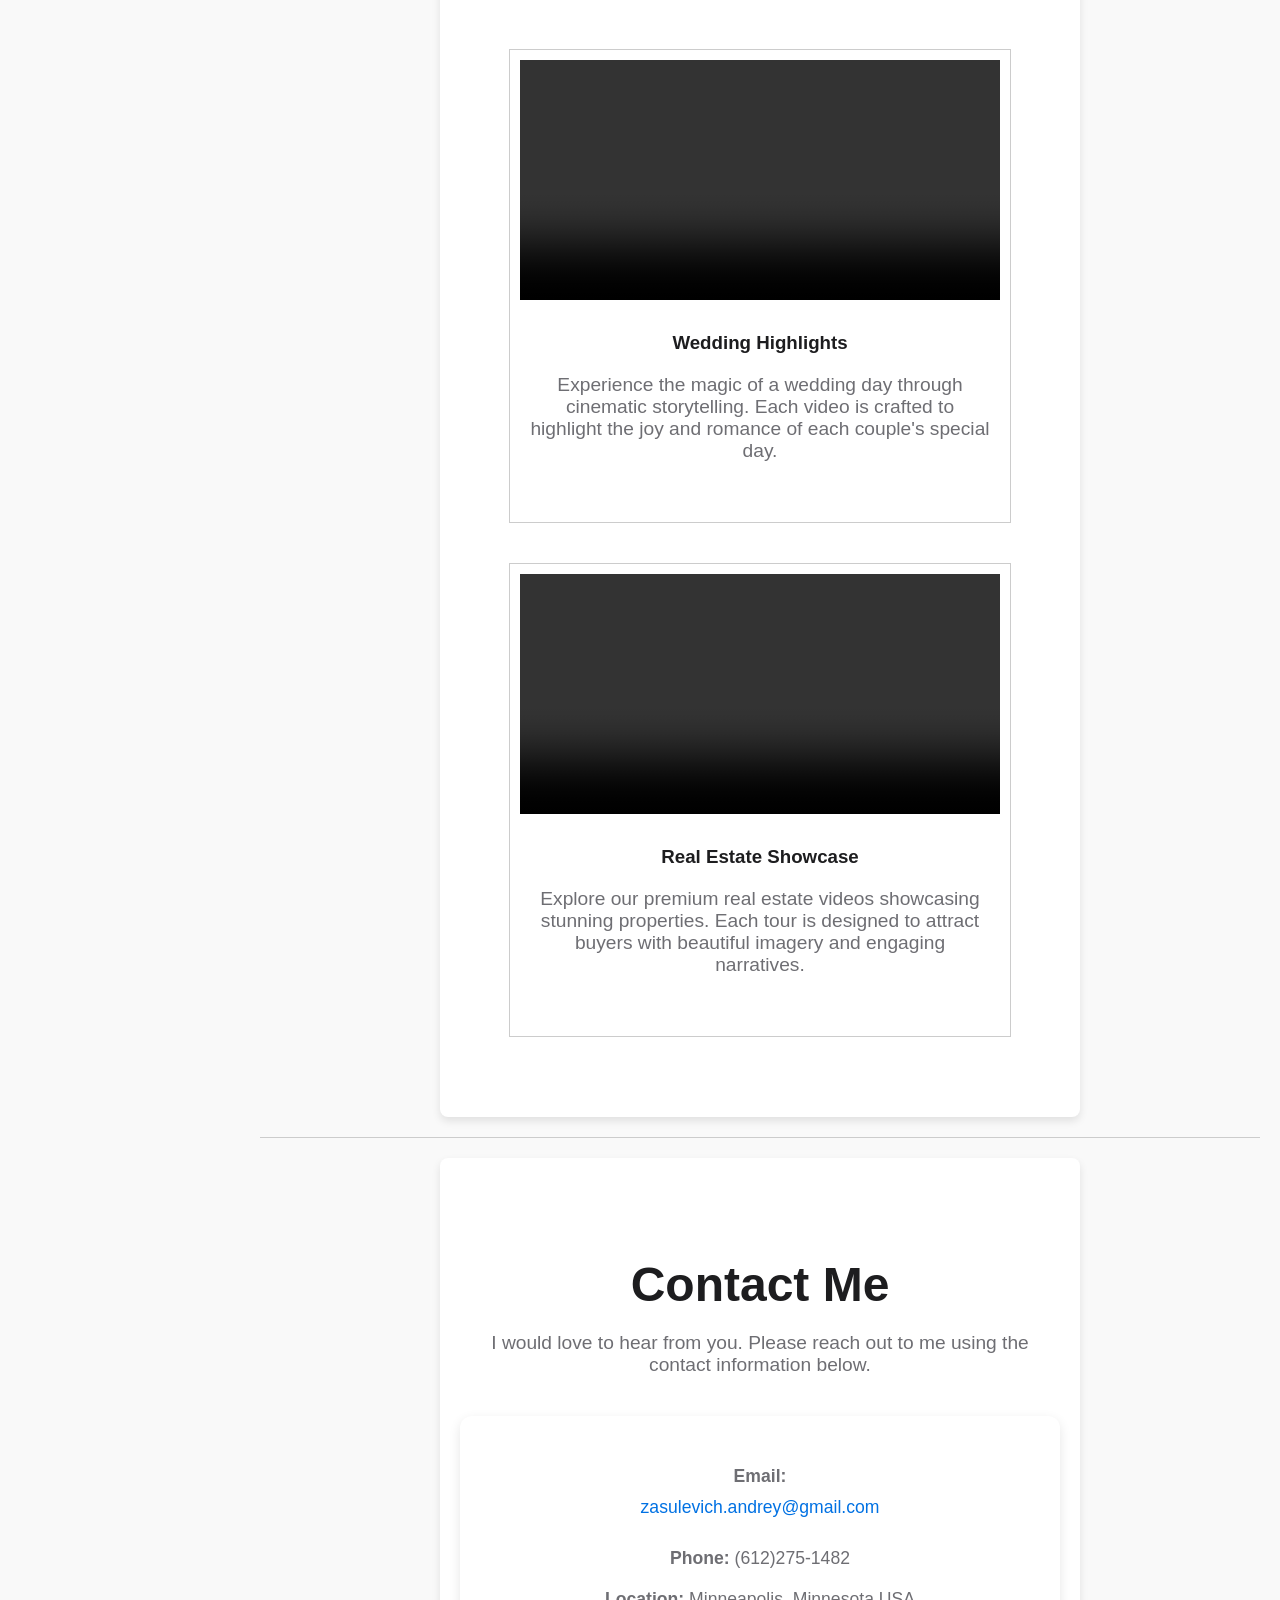
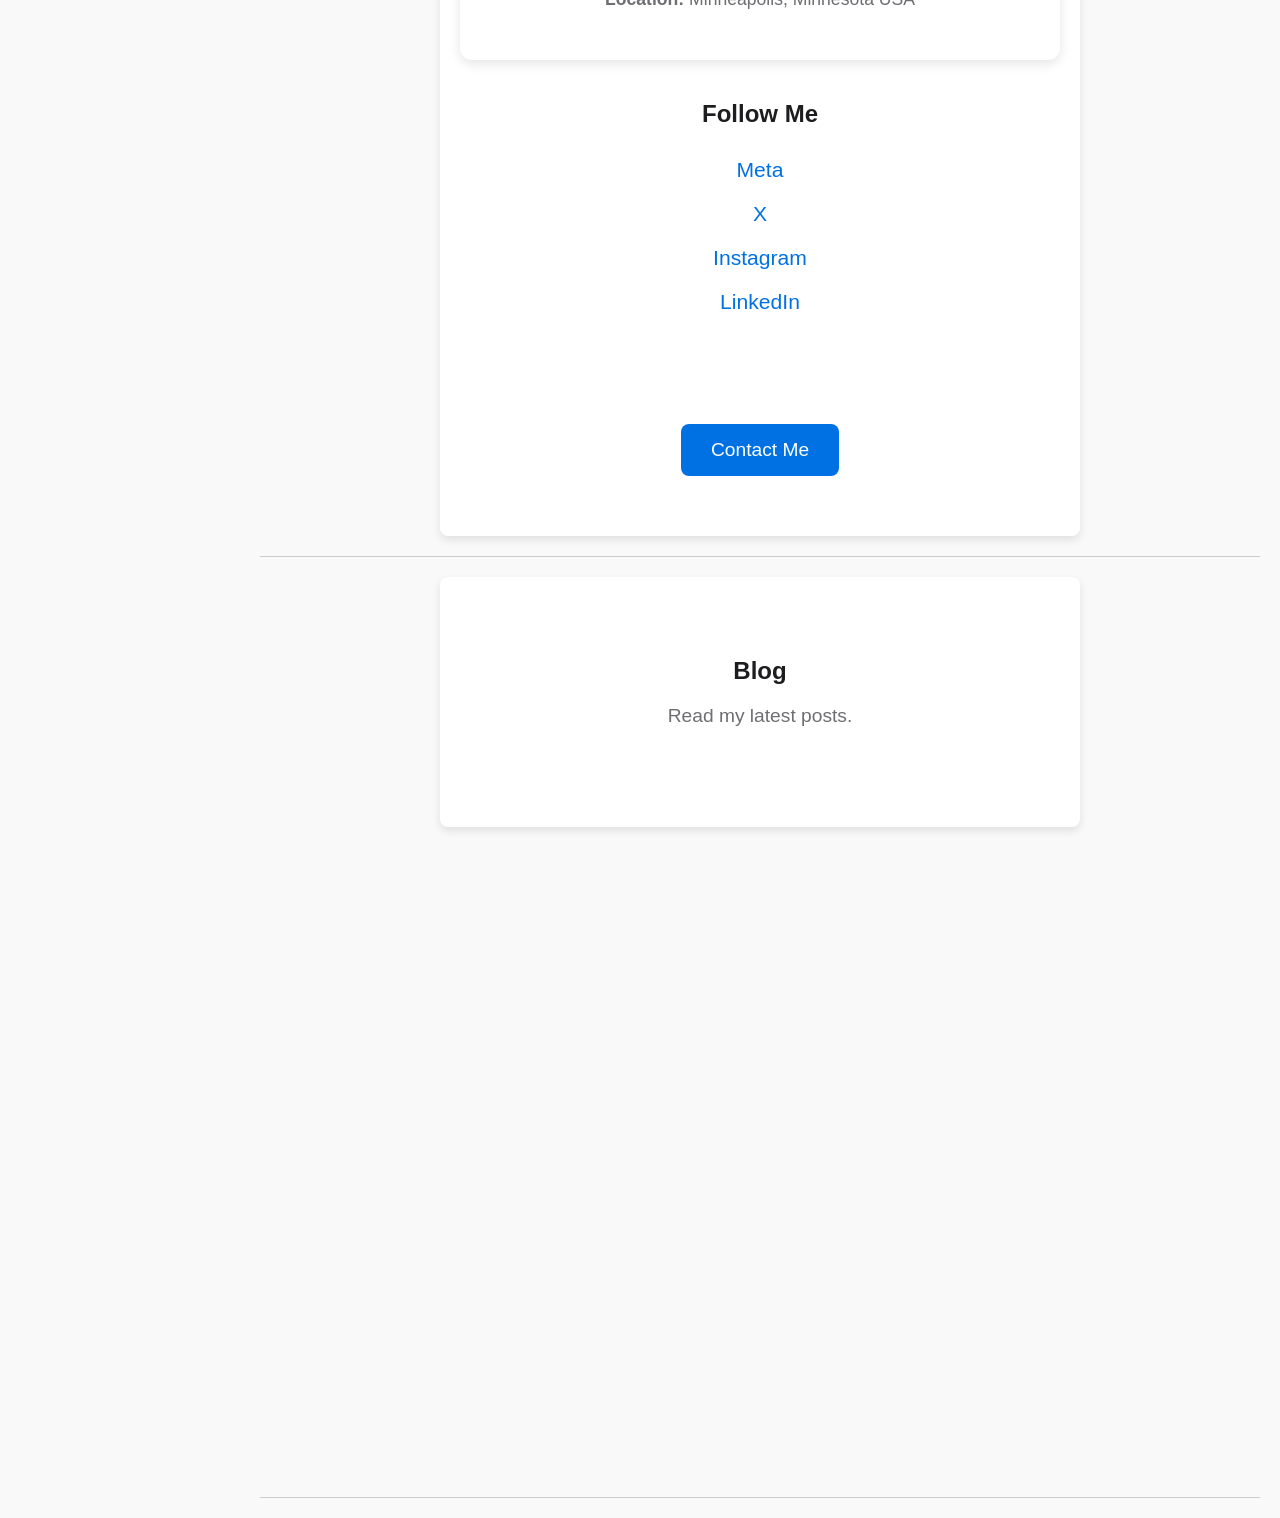
==== commit a922df20: "Update index.html" ====
--- a/index.html
+++ b/index.html
@@ -20,6 +20,7 @@
             color: white;
             padding: 20px;
             box-shadow: 2px 0 5px rgba(0,0,0,0.5);
+            transition: all 0.3s;
         }
         .content {
             margin-left: 240px;
@@ -113,6 +114,34 @@
             display: flex;
             justify-content: space-around;
             flex-wrap: wrap;
+        }
+
+        @media (max-width: 1024px) {
+            .sidebar {
+                width: 100%;
+                height: auto;
+                position: relative;
+                padding: 10px 0;
+                box-shadow: none;
+            }
+            .sidebar h1 {
+                text-align: center;
+                margin: 0;
+            }
+            .content {
+                margin-left: 0;
+                padding: 10px;
+            }
+            .sidebar a {
+                display: inline-block;
+                padding: 10px;
+                width: 100%;
+                text-align: center;
+                border-bottom: 1px solid #444;
+            }
+            .sidebar a:last-child {
+                border-bottom: none;
+            }
         }
     </style>
 </head>
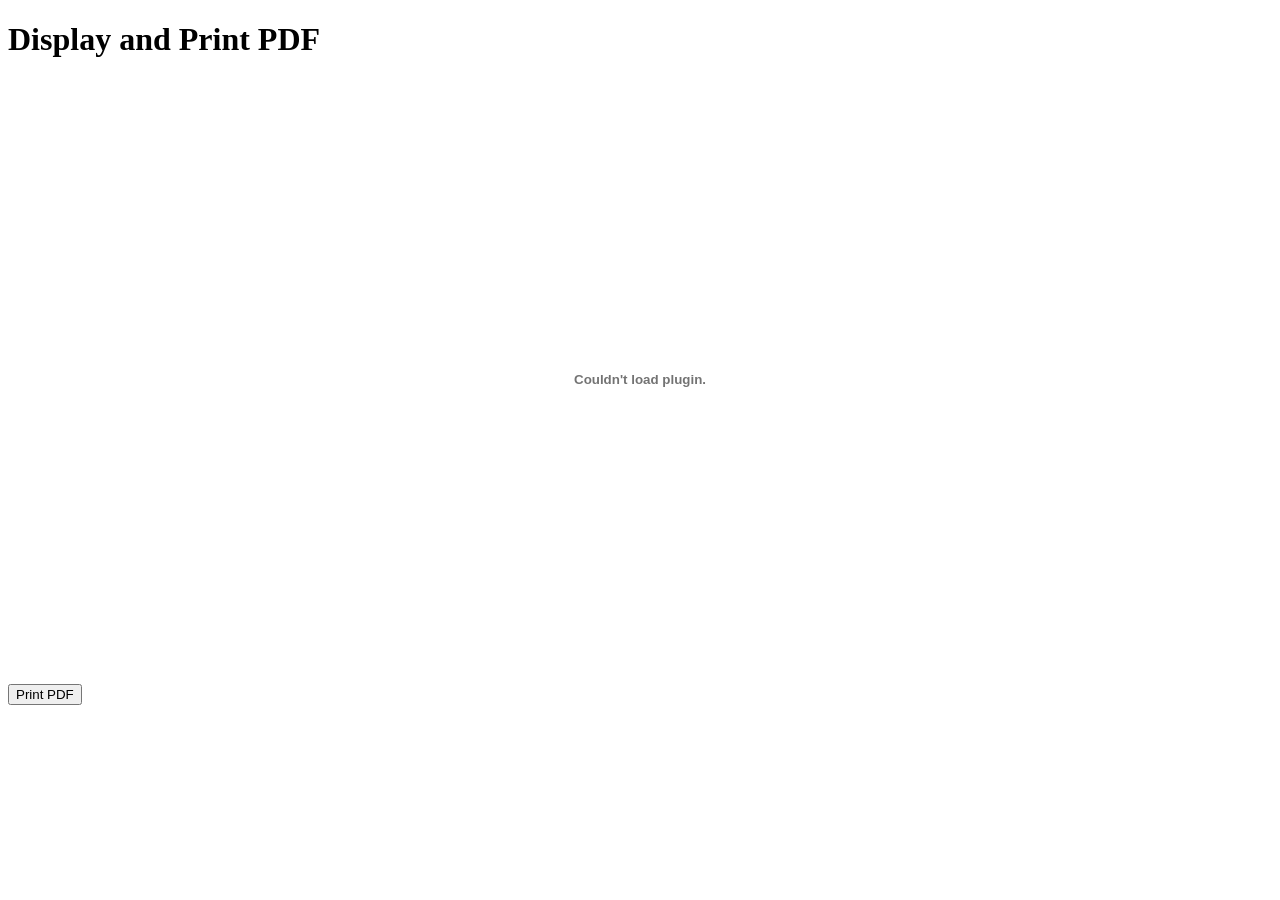
==== commit 9cdedaba: "Update index.html" ====
--- a/index.html
+++ b/index.html
@@ -3,505 +3,16 @@
 <head>
     <meta charset="UTF-8">
     <meta name="viewport" content="width=device-width, initial-scale=1.0">
-    <title>Andrey Zasulevich's Portfolio</title>
-    <style>
-        body, html {
-            margin: 0;
-            padding: 0;
-            font-family: Arial, sans-serif;
-        }
-        .sidebar {
-            position: fixed;
-            top: 0;
-            left: 0;
-            width: 220px;
-            height: 100vh;
-            background-color: #333;
-            color: white;
-            padding: 20px;
-            box-shadow: 2px 0 5px rgba(0,0,0,0.5);
-            transition: all 0.3s;
-        }
-        .content {
-            margin-left: 240px;
-            padding: 20px;
-        }
-        section {
-            min-height: 100vh;
-            border-bottom: 1px solid #ccc;
-            padding: 20px;
-        }
-        .active {
-            background-color: #555;
-        }
-        a {
-            color: white;
-            text-decoration: none;
-            display: block;
-            padding: 10px 0;
-        }
-        a:hover {
-            text-decoration: underline;
-        }
-        table {
-            width: 100%;
-            border-collapse: collapse;
-            margin: 20px 0;
-        }
-        th, td {
-            padding: 8px;
-            border: 1px solid #ccc;
-            text-align: left;
-        }
-        th {
-            background-color: #e9e9e9;
-        }
-        .container {
-            max-width: 800px;
-            margin: 20px auto;
-            padding: 20px;
-            background-color: #fff;
-            box-shadow: 0 4px 8px rgba(0,0,0,0.1);
-            border-radius: 8px;
-        }
-        .profile-photo {
-            width: 150px;
-            height: 150px;
-            border-radius: 50%;
-            object-fit: cover;
-            margin: 20px auto;
-            display: block;
-        }
-        .map-image, .family-image {
-            width: 48%;
-            height: auto;
-            margin: 1%;
-            border-radius: 8px;
-            display: inline-block;
-            vertical-align: top;
-        }
-        .center-text {
-            text-align: center;
-        }
-        .resume-header {
-            display: flex;
-            justify-content: space-between;
-            align-items: center;
-        }
-        .resume-header img {
-            width: 150px;
-            height: 150px;
-            border-radius: 8px;
-            object-fit: cover;
-        }
-        .video {
-            border: 1px solid #ccc;
-            margin: 10px;
-            padding: 10px;
-            background-color: white;
-            width: 100%;
-            max-width: 480px;
-            margin: 20px auto;
-        }
-        .video video {
-            width: 100%;
-            height: auto;
-        }
-        .description {
-            padding: 10px;
-        }
-        .gallery {
-            display: flex;
-            justify-content: space-around;
-            flex-wrap: wrap;
-        }
-
-        @media (max-width: 1024px) {
-            .sidebar {
-                width: 100%;
-                height: auto;
-                position: relative;
-                padding: 10px 0;
-                box-shadow: none;
-            }
-            .sidebar h1 {
-                text-align: center;
-                margin: 0;
-            }
-            .content {
-                margin-left: 0;
-                padding: 10px;
-            }
-            .sidebar a {
-                display: inline-block;
-                padding: 10px;
-                width: 100%;
-                text-align: center;
-                border-bottom: 1px solid #444;
-            }
-            .sidebar a:last-child {
-                border-bottom: none;
-            }
-        }
-    </style>
+    <title>Display PDF</title>
 </head>
 <body>
-    <div class="sidebar">
-        <h1>Menu</h1>
-        <a href="#home" class="nav-link">Home</a>
-        <a href="#about" class="nav-link">About Me</a>
-        <a href="#resume" class="nav-link">Resume</a>
-        <a href="#works" class="nav-link">Works</a>
-        <a href="#contact" class="nav-link">Contact</a>
-        <a href="#blog" class="nav-link">Blog</a>
-    </div>
-    <div class="content">
-        <section id="home">
-            <div class="container center-text">
-                <img src="pfp.jpg" alt="Profile Photo" class="profile-photo">
-                <h1>Welcome to Andrey Zasulevich</h1>
-                <p>You've discovered a place where <strong>creativity knows no bounds</strong>, and every moment is an opportunity to create the extraordinary.</p>
-                <p>The focus here is on <strong>turning your vision into reality</strong>.</p>
-                <p>Passionate about creating experiences that captivate, inspire, and leave a lasting impression.</p>
-                <p>Whether you're looking to team up on a real estate property, capture the essence of a special event, or raise brand awareness for your business, <p>www.andreyzasulevich.com</p> is ready to make it happen.</p>
-                <p>Join this exciting journey as ideas transform into masterpieces.</p>
-            </div>
-        </section>
-        <section id="about">
-            <div class="container">
-                <h2>About Me</h2>
-                <div style="display: flex; justify-content: space-between;">
-                    <img src="map-belarus.jpg" alt="Map of Belarus" class="map-image">
-                    <img src="family.jpg" alt="Family Photo" class="family-image">
-                </div>
-                <p>Born in Minsk, Belarus, and relocated to Minneapolis, I quickly embraced the vibrant mix of cultures and languages, setting the stage for a lifelong fascination with technology. From a young age, my curiosity had me dismantling toys—not to play, but to uncover the secrets of their electronics. This early exploration ignited a deep-seated passion for I.T. and technological innovation.</p>
-                <p>During my middle school years, I channeled my interests into practical skills, mastering video editing while immersed in the world of gaming. This hobby not only provided endless entertainment but also became a bonding activity with my seven nephews, who share my enthusiasm for creative digital projects.</p>
-                <p>High school introduced new challenges and opportunities. To support my emerging interest in videography, I undertook various manual labor jobs, from landscaping to drywall. These roles taught me the value of hard work and perseverance, fueling my ambition and enabling me to invest in my first professional equipment.</p>
-                <p>My journey into professional videography began with sharing videos on YouTube and quickly expanded into automotive content creation for social media. What started as a hobby evolved into a career as I moved into freelance photography and real estate photography, and eventually became an FAA licensed and insured drone pilot.</p>
-                <p>Today, I continue to expand my expertise and explore new front-ends of technology. My latest ventures include delving into the world of coding for drone technology, aspiring to host mesmerizing drone light shows, and helping others establish their online presence through website creation. My journey is a testament to the power of passion melded with innovation at www.andreyzasulevich.com.</p>
-                <p>Whether you're a homeowner seeking an expert to showcase your property, a student curious about the intersections of technology and creativity, or a recruiter on the lookout for a dedicated lifelong learner with a diverse skill set, you'll find a committed partner in me.</p>
-                <p>Let's create something amazing together!</p>
-            </div>
-        </section>
-        <section id="resume">
-            <div class="container">
-                <div class="resume-header">
-                    <div>
-                        <h2>Andrey Zasulevich</h2>
-                        <h3>Lead Content Creator/Drone Pilot</h3>
-                        <ul>
-                            <li>zasulevich.andrey@gmail.com</li>
-                            <li>+1(612)-275-1482</li>
-                            <li>www.andreyzasulevich.com</li>
-                            <li>Minneapolis, Minnesota USA</li>
-                        </ul>
-                    </div>
-                    <img src="pfp2.jpg" alt="Profile Photo">
-                </div>
-                <h3>Education:</h3>
-                <table>
-                    <tr>
-                        <th>School</th>
-                        <th>Degree</th>
-                        <th>Year</th>
-                    </tr>
-                    <tr>
-                        <td>Champlin Park High School</td>
-                        <td>Diploma</td>
-                        <td>2018</td>
-                    </tr>
-                </table>
-                <h3>Professional Experience:</h3>
-                <h4>Retail & Technology</h4>
-                <table>
-                    <tr>
-                        <th>Company</th>
-                        <th>Role</th>
-                        <th>Year</th>
-                    </tr>
-                    <tr>
-                        <td>Wendy's</td>
-                        <td>Cashier</td>
-                        <td>2014</td>
-                    </tr>
-                    <tr>
-                        <td>Culvers</td>
-                        <td>Cashier</td>
-                        <td>2015</td>
-                    </tr>
-                    <tr>
-                        <td>Sammy's</td>
-                        <td>Driver/Closer</td>
-                        <td>2016</td>
-                    </tr>
-                    <tr>
-                        <td>Verizon</td>
-                        <td>Closer/Sales Representative</td>
-                        <td>2017</td>
-                    </tr>
-                    <tr>
-                        <td>Best Buy</td>
-                        <td>Sales Representative</td>
-                        <td>2018</td>
-                    </tr>
-                    <tr>
-                        <td>Wolf River Electric</td>
-                        <td>Sales Rep</td>
-                        <td>2023</td>
-                    </tr>
-                </table>
-                <h4>Construction</h4>
-                <table>
-                    <tr>
-                        <th>Company</th>
-                        <th>Role</th>
-                        <th>Year</th>
-                    </tr>
-                    <tr>
-                        <td>Sabas Landscaping</td>
-                        <td>Landscaping technician</td>
-                        <td>2015</td>
-                    </tr>
-                    <tr>
-                        <td>Headwaters Painting</td>
-                        <td>Surface Coat Technician</td>
-                        <td>2017</td>
-                    </tr>
-                    <tr>
-                        <td>APV Drywall</td>
-                        <td>Drywall Technician</td>
-                        <td>2019</td>
-                    </tr>
-                    <tr>
-                        <td>Blue Horizon Energy</td>
-                        <td>Solar Installer</td>
-                        <td>2022</td>
-                    </tr>
-                </table>
-                <h4>Videography & Photography</h4>
-                <table>
-                    <tr>
-                        <th>Company</th>
-                        <th>Role</th>
-                        <th>Year</th>
-                    </tr>
-                    <tr>
-                        <td>Strawbridge Studios</td>
-                        <td>School Photographer</td>
-                        <td>2021</td>
-                    </tr>
-                    <tr>
-                        <td>Zeitview</td>
-                        <td>Aerial Mapping Specialist</td>
-                        <td>2022</td>
-                    </tr>
-                    <tr>
-                        <td>Droners.io</td>
-                        <td>Mission Planner</td>
-                        <td>2022</td>
-                    </tr>
-                    <tr>
-                        <td>Paskar Construction</td>
-                        <td>Videographer</td>
-                        <td>2023</td>
-                    </tr>
-                    <tr>
-                        <td>BeesPilot</td>
-                        <td>Roof Inspection Specialist</td>
-                        <td>2023</td>
-                    </tr>
-                    <tr>
-                        <td>DroneVideos.com</td>
-                        <td>Real Estate Photographer</td>
-                        <td>2024</td>
-                    </tr>
-                    <tr>
-                        <td>Eivan's</td>
-                        <td>Videographer</td>
-                        <td>2024</td>
-                    </tr>
-                    <tr>
-                        <td>The Wedding Knot</td>
-                        <td>Videographer</td>
-                        <td>2024</td>
-                    </tr>
-                </table>
-                <div class="skills-section">
-                    <h3>Key Skills</h3>
-                    <p><strong>Videography and Drone Operation:</strong> Expert in capturing high-quality aerial footage and dynamic video content for real estate, events, and promotional videos.</p>
-                    <p><strong>Video Editing and Motion Graphics:</strong> Proficient in Adobe After Effects, creating compelling content with integrated motion graphics to enhance narrative impact.</p>
-                    <p><strong>Photography and Lighting Techniques:</strong> Experienced across various styles, with a strong understanding of lighting to produce optimal, engaging images.</p>
-                    <p><strong>Leadership and Project Management:</strong> Skilled in leading projects from concept through completion, managing teams, and resources effectively under tight deadlines.</p>
-                    <p><strong>Technical and Creative Software Proficiency:</strong> Well-versed in Adobe Creative Suite, DaVinci Resolve, Final Cut Pro, and CRM platforms, with a knack for quickly adapting to new technologies.</p>
-                </div>
-            </div>
-        </section>
-        <section id="works">
-            <div class="container">
-                <div class="header">
-                    <h1>Andrey Zasulevich's Portfolio</h1>
-                    <p>Discover the beauty and detail in every frame</p>
-                </div>
-                <div class="gallery">
-                    <div class="video">
-                        <video controls>
-                            <source src="Weddings.mp4" type="video/mp4">
-                            Your browser does not support the video tag.
-                        </video>
-                        <div class="description">
-                            <h3>Wedding Highlights</h3>
-                            <p>Experience the magic of a wedding day through cinematic storytelling. Each video is crafted to highlight the joy and romance of each couple's special day.</p>
-                        </div>
-                    </div>
-                    <div class="video">
-                        <video controls>
-                            <source src="Real-Estate.mp4" type="video/mp4">
-                            Your browser does not support the video tag.
-                        </video>
-                        <div class="description">
-                            <h3>Real Estate Showcase</h3>
-                            <p>Explore our premium real estate videos showcasing stunning properties. Each tour is designed to attract buyers with beautiful imagery and engaging narratives.</p>
-                        </div>
-                    </div>
-                </div>
-            </div>
-        </section>
-        <section id="contact">
-            <head>
-                <meta charset="UTF-8">
-                <meta name="viewport" content="width=device-width, initial-scale=1.0">
-                <title>Contact Us</title>
-                <style>
-                    body {
-                        font-family: -apple-system, BlinkMacSystemFont, 'Segoe UI', Roboto, 'Helvetica Neue', Arial, sans-serif;
-                        margin: 0;
-                        padding: 0;
-                        background-color: #f9f9f9;
-                        color: #1d1d1f;
-                        text-align: center;
-                    }
-                    .container {
-                        max-width: 600px;
-                        margin: 0 auto;
-                        padding: 60px 20px;
-                    }
-                    h1 {
-                        font-size: 3em;
-                        font-weight: bold;
-                        margin-bottom: 20px;
-                    }
-                    p {
-                        font-size: 1.2em;
-                        margin-bottom: 40px;
-                        color: #6e6e73;
-                    }
-                    .contact-info {
-                        background: #fff;
-                        padding: 30px;
-                        border-radius: 12px;
-                        box-shadow: 0 4px 12px rgba(0, 0, 0, 0.1);
-                        margin-bottom: 30px;
-                    }
-                    .contact-info p {
-                        margin: 20px 0;
-                        font-size: 1.1em;
-                    }
-                    .contact-info a {
-                        color: #0071e3;
-                        text-decoration: none;
-                    }
-                    .contact-info a:hover {
-                        text-decoration: underline;
-                    }
-                    .social-media {
-                        margin-top: 40px;
-                    }
-                    .social-media a {
-                        margin: 0 10px;
-                        color: #0071e3;
-                        text-decoration: none;
-                        font-size: 1.1em;
-                    }
-                    .social-media a:hover {
-                        text-decoration: underline;
-                    }
-                    .button {
-                        display: inline-block;
-                        padding: 15px 30px;
-                        margin-top: 60px;
-                        background-color: #0071e3;
-                        color: white;
-                        text-decoration: none;
-                        border-radius: 8px;
-                        font-size: 1.2em;
-                        cursor: pointer;
-                        transition: background-color 0.3s ease;
-                    }
-                    .button:hover {
-                        background-color: #005bb5;
-                    }
-                </style>
-            </head>
-            <body>
-                <div class="container">
-                    <h1>Contact Me</h1>
-                    <p>I would love to hear from you. Please reach out to me using the contact information below.</p>
-                    <div class="contact-info">
-                        <p><strong>Email:</strong> <a href="mailto:zasulevich.andrey@gmail.com">zasulevich.andrey@gmail.com</a></p>
-                        <p><strong>Phone:</strong> (612)275-1482</p>
-                        <p><strong>Location:</strong> Minneapolis, Minnesota USA</p>
-                    </div>
-                    <div class="social-media">
-                        <h2>Follow Me</h2>
-                        <p>
-                            <a href="https://www.facebook.com/andrey.zasulevich/" target="_blank">Meta</a>
-                            <a href="https://x.com/a_zasul" target="_blank">X</a>
-                            <a href="https://www.instagram.com/a.zasul/" target="_blank">Instagram</a>
-                            <a href="https://www.linkedin.com/in/andrey-zasulevich-856270212/" target="_blank">LinkedIn</a>
-                        </p>
-                    </div>
-                    <a href="mailto:zasulevich.andrey@gmail.com" class="button">Contact Me</a>
-                </div>
-            </body>
-        </section>
-        <section id="blog">
-            <div class="container">
-                <h2>Blog</h2>
-                <p>Read my latest posts.</p>
-            </div>
-        </section>
-    </div>
-    <script>
-        document.querySelectorAll('a.nav-link').forEach(link => {
-            link.addEventListener('click', function(e) {
-                e.preventDefault();
-                const targetId = this.getAttribute('href').substring(1);
-                const targetSection = document.getElementById(targetId);
-                window.scrollTo({
-                    top: targetSection.offsetTop,
-                    behavior: 'smooth'
-                });
-            });
-        });
+    <h1>Display and Print PDF</h1>
+    <embed src="Andrey Zasulevich 2025 Resume.pdf" type="application/pdf" width="100%" height="600px" />
 
-        const observer = new IntersectionObserver((entries) => {
-            entries.forEach(entry => {
-                if (entry.isIntersecting) {
-                    document.querySelectorAll('.nav-link').forEach(link => {
-                        link.classList.remove('active');
-                        if (link.getAttribute('href').substring(1) === entry.target.id) {
-                            link.classList.add('active');
-                        }
-                    });
-                }
-            });
-        }, {
-            threshold: 0.5 // Trigger when 50% of the element is in view
-        });
+    <!-- Alternatively, you can use an iframe -->
+    <!-- <iframe src="path/to/your/file.pdf" width="100%" height="600px"></iframe> -->
 
-        document.querySelectorAll('section').forEach(section => {
-            observer.observe(section);
-        });
-    </script>
+    <br>
+    <button onclick="window.print()">Print PDF</button>
 </body>
 </html>
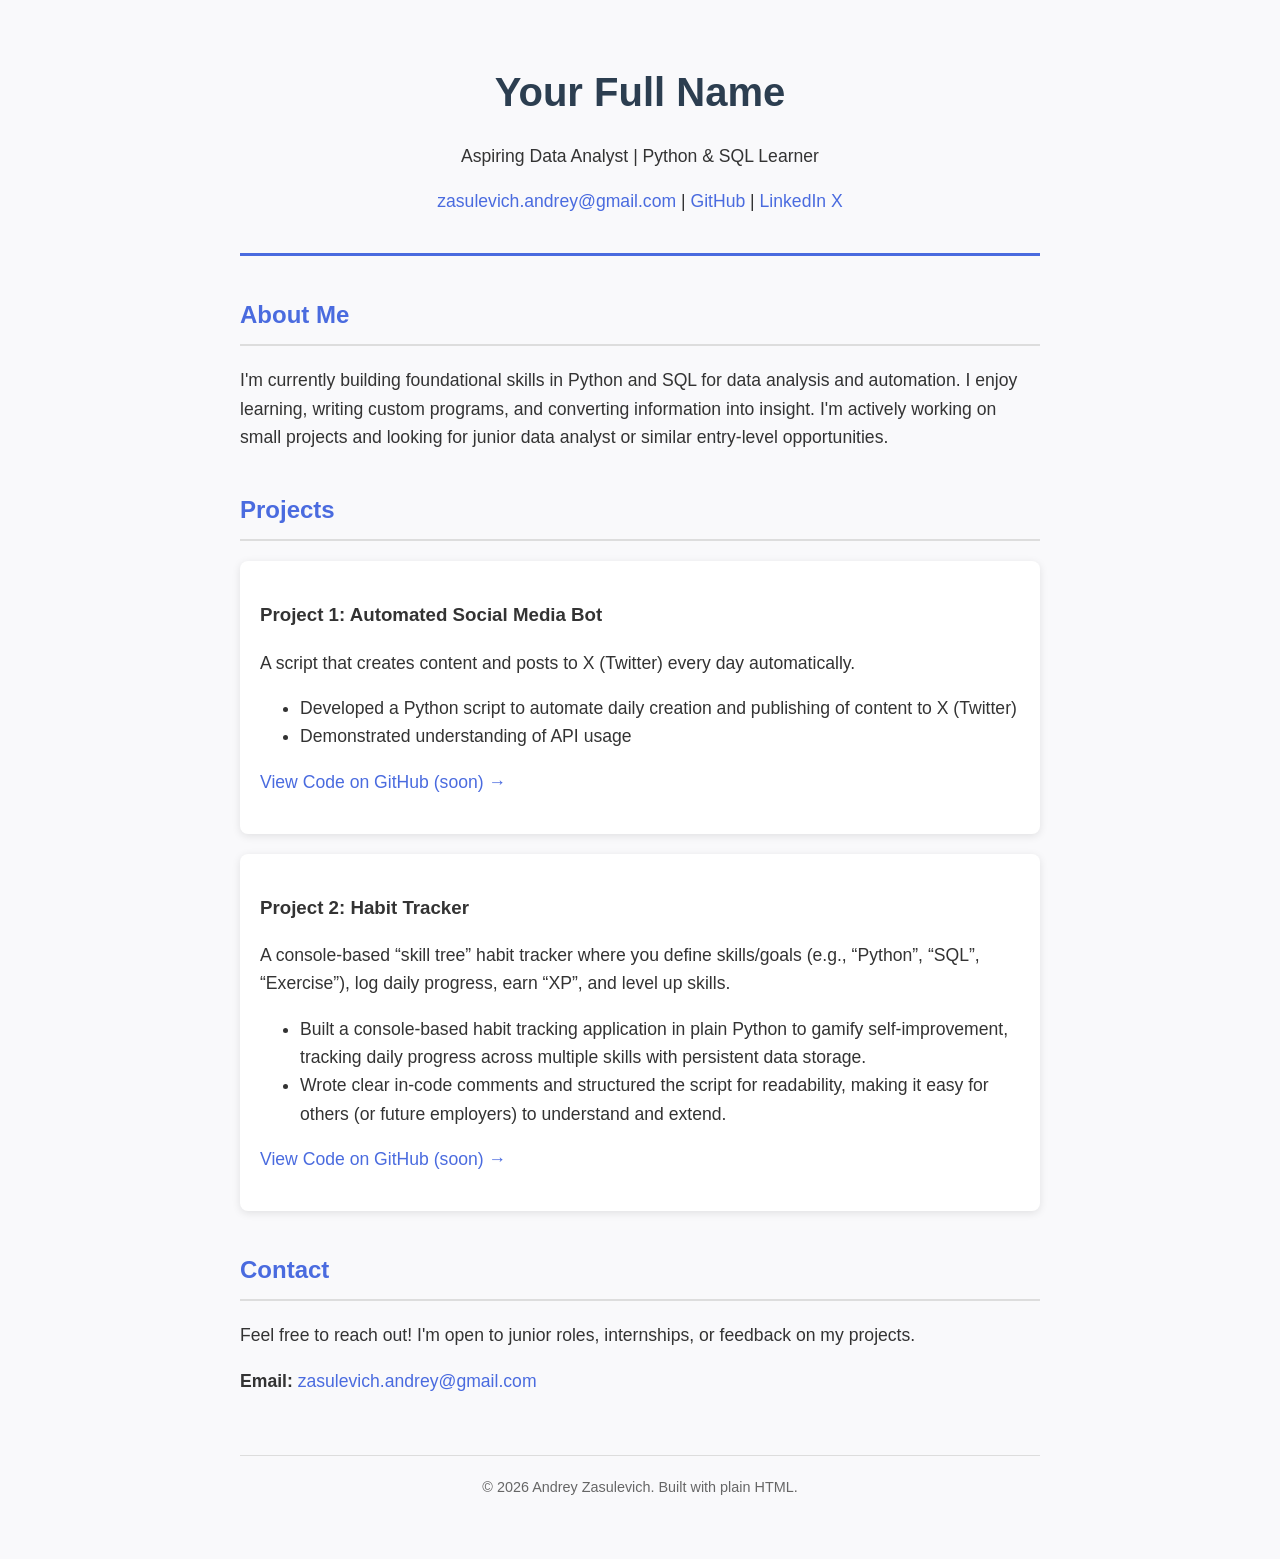
==== commit 1cee9107: "Create initial portfolio HTML structure This HTML file serves as a portfolio for Andrey Zasulevich, " ====
--- a/index.html
+++ b/index.html
@@ -1,18 +1,139 @@
 <!DOCTYPE html>
 <html lang="en">
 <head>
-    <meta charset="UTF-8">
-    <meta name="viewport" content="width=device-width, initial-scale=1.0">
-    <title>Display PDF</title>
+  <meta charset="UTF-8">
+  <meta name="viewport" content="width=device-width, initial-scale=1.0">
+  <title>Andrey Zasulevich - Portfolio</title>
+  <style>
+    body {
+      font-family: 'Segoe UI', Tahoma, Geneva, Verdana, sans-serif;
+      line-height: 1.6;
+      color: #333;
+      max-width: 800px;
+      margin: 40px auto;
+      padding: 20px;
+      background: #f9f9fb;
+    }
+    header {
+      text-align: center;
+      padding-bottom: 20px;
+      border-bottom: 3px solid #4a6bdf;
+    }
+    h1 {
+      margin: 0;
+      color: #2c3e50;
+      font-size: 2.5em;
+    }
+    h2 {
+      color: #4a6bdf;
+      border-bottom: 2px solid #ddd;
+      padding-bottom: 10px;
+      margin-top: 40px;
+    }
+    p, ul {
+      font-size: 1.1em;
+    }
+    a {
+      color: #4a6bdf;
+      text-decoration: none;
+    }
+    a:hover {
+      text-decoration: underline;
+    }
+    .project {
+      background: white;
+      padding: 20px;
+      margin: 20px 0;
+      border-radius: 8px;
+      box-shadow: 0 2px 8px rgba(0,0,0,0.1);
+    }
+    .project img {
+      max-width: 100%;
+      border-radius: 6px;
+      margin-top: 10px;
+    }
+    footer {
+      text-align: center;
+      margin-top: 60px;
+      padding-top: 20px;
+      border-top: 1px solid #ddd;
+      color: #666;
+      font-size: 0.9em;
+    }
+  </style>
 </head>
 <body>
-    <h1>Display and Print PDF</h1>
-    <embed src="Andrey Zasulevich 2025 Resume.pdf" type="application/pdf" width="100%" height="600px" />
 
-    <!-- Alternatively, you can use an iframe -->
-    <!-- <iframe src="path/to/your/file.pdf" width="100%" height="600px"></iframe> -->
+  <header>
+    <h1>Your Full Name</h1>
+    <p>Aspiring Data Analyst | Python & SQL Learner</p>
+    <p>
+      <a href="mailto:zasulevich.andrey@gmail.com">zasulevich.andrey@gmail.com</a> |
+      <a href="https://github.com/zasulevich" target="_blank">GitHub</a> |
+      <a href="https://www.linkedin.com/in/andrey-zasulevich/" target="_blank">LinkedIn</a>
+      <a href="https://x.com/realzasulevich" target="_blank">X</a>
+    </p>
+  </header>
 
-    <br>
-    <button onclick="window.print()">Print PDF</button>
+  <section>
+    <h2>About Me</h2>
+    <p>
+      I'm currently building foundational skills in Python and SQL for data analysis and automation. 
+      I enjoy learning, writing custom programs, and converting information into insight. 
+      I'm actively working on small projects and looking for junior data analyst or similar entry-level opportunities.
+    </p>
+  </section>
+
+  <section>
+    <h2>Projects</h2>
+
+    <div class="project">
+      <h3>Project 1: Automated Social Media Bot</h3>
+      <p>
+        A script that creates content and posts to X (Twitter) every day automatically.
+      </p>
+      <ul>
+        <li>Developed a Python script to automate daily creation and publishing of content to X (Twitter)</li>
+        <li>Demonstrated understanding of API usage</li>
+      </ul>
+      <p>
+        <a href="https://github.com/zasulevich/content-bot" target="_blank">
+          View Code on GitHub (soon) →
+        </a>
+      </p>
+      <!-- Optional: Add screenshot -->
+      <!-- <img src="images/sales-screenshot.png" alt="Sales analysis output"> -->
+    </div>
+
+    <div class="project">
+      <h3>Project 2: Habit Tracker</h3>
+      <p>
+        A console-based “skill tree” habit tracker where you define skills/goals (e.g., “Python”, “SQL”, “Exercise”), log daily progress, earn “XP”, and level up skills.
+      </p>
+      <ul>
+        <li>Built a console-based habit tracking application in plain Python to gamify self-improvement, tracking daily progress across multiple skills with persistent data storage.</li>
+        <li>Wrote clear in-code comments and structured the script for readability, making it easy for others (or future employers) to understand and extend.</li>
+      </ul>
+      <p>
+        <a href="https://github.com/zasulevich/habit-tracker" target="_blank">
+          View Code on GitHub (soon) →
+        </a>
+      </p>
+    </div>
+
+    <!-- Add more .project blocks as needed -->
+
+  </section>
+
+  <section>
+    <h2>Contact</h2>
+    <p>Feel free to reach out! I'm open to junior roles, internships, or feedback on my projects.</p>
+    <p><strong>Email:</strong> <a href="mailto:zasulevich.andrey@gmail.com">zasulevich.andrey@gmail.com</a></p>
+  </section>
+
+  <footer>
+    &copy; 2026 Andrey Zasulevich. Built with plain HTML.
+  </footer>
+
 </body>
 </html>
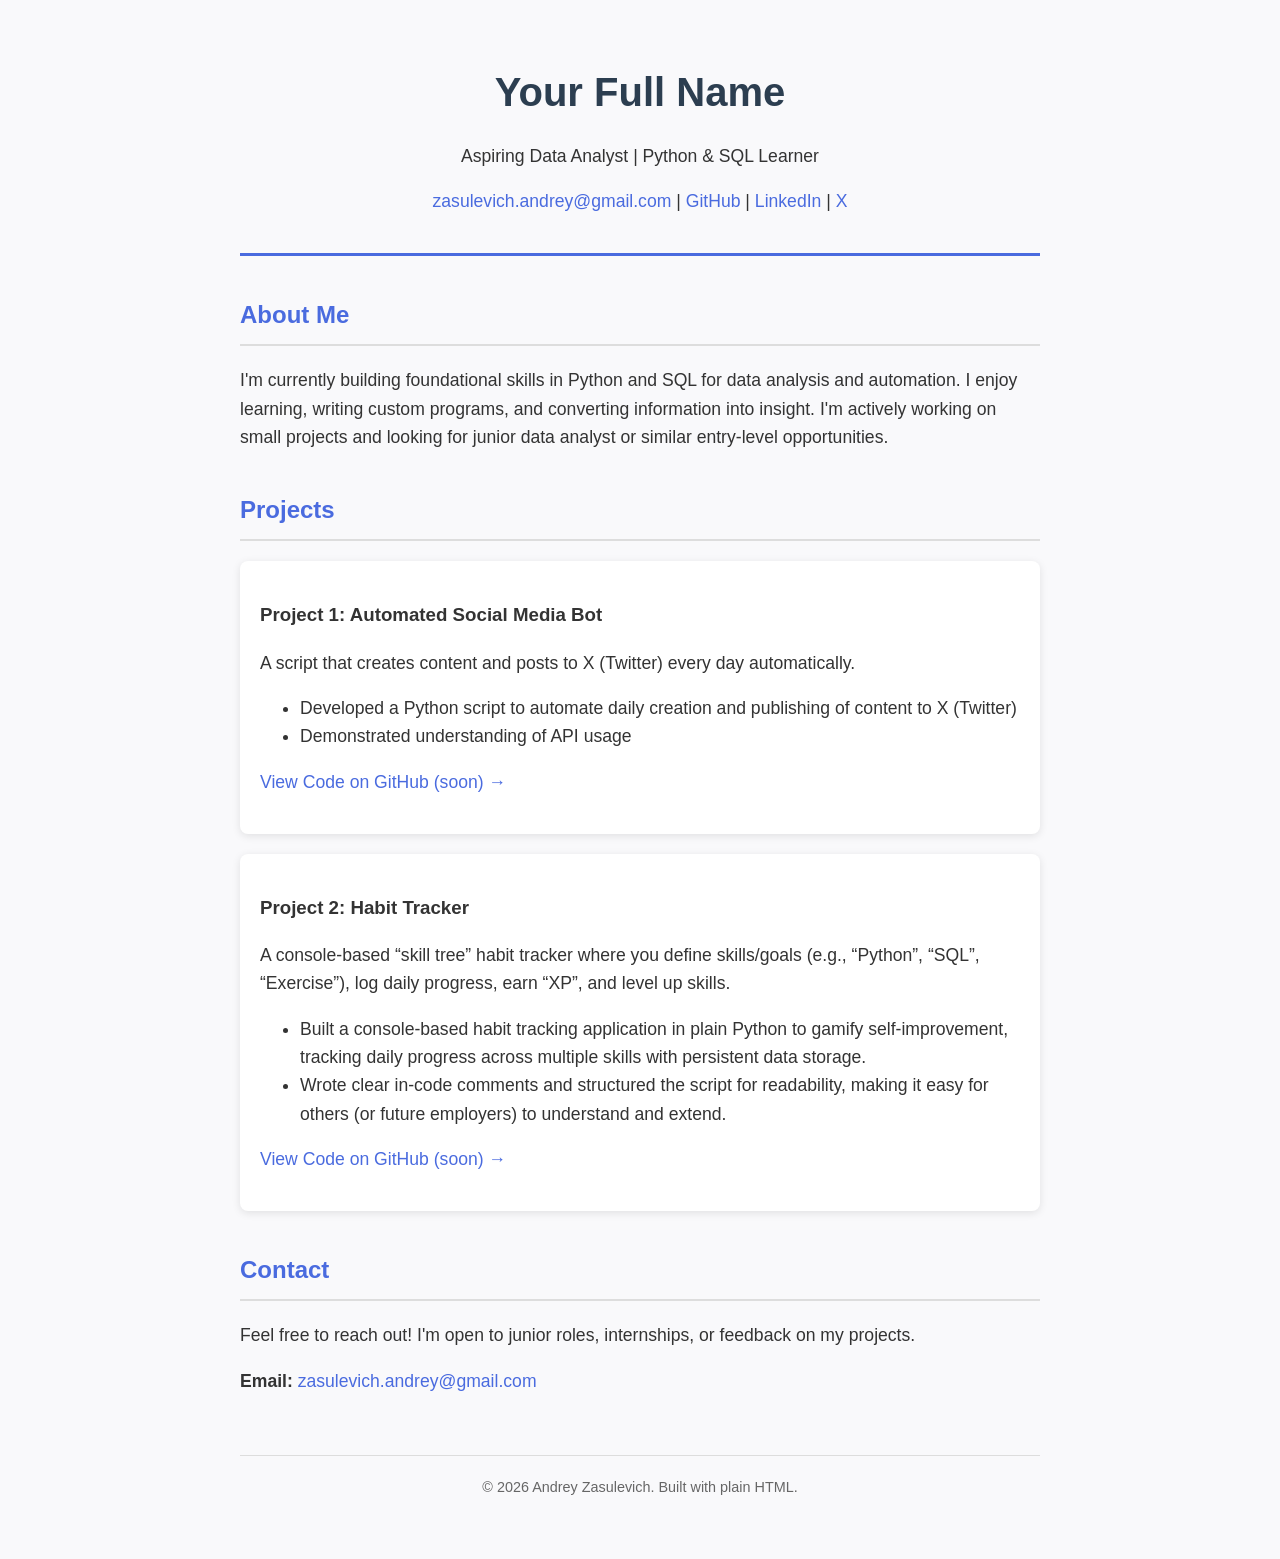
==== commit ea274e59: "Fix formatting of LinkedIn link in index.html" ====
--- a/index.html
+++ b/index.html
@@ -70,7 +70,7 @@
     <p>
       <a href="mailto:zasulevich.andrey@gmail.com">zasulevich.andrey@gmail.com</a> |
       <a href="https://github.com/zasulevich" target="_blank">GitHub</a> |
-      <a href="https://www.linkedin.com/in/andrey-zasulevich/" target="_blank">LinkedIn</a>
+      <a href="https://www.linkedin.com/in/andrey-zasulevich/" target="_blank">LinkedIn</a> |
       <a href="https://x.com/realzasulevich" target="_blank">X</a>
     </p>
   </header>
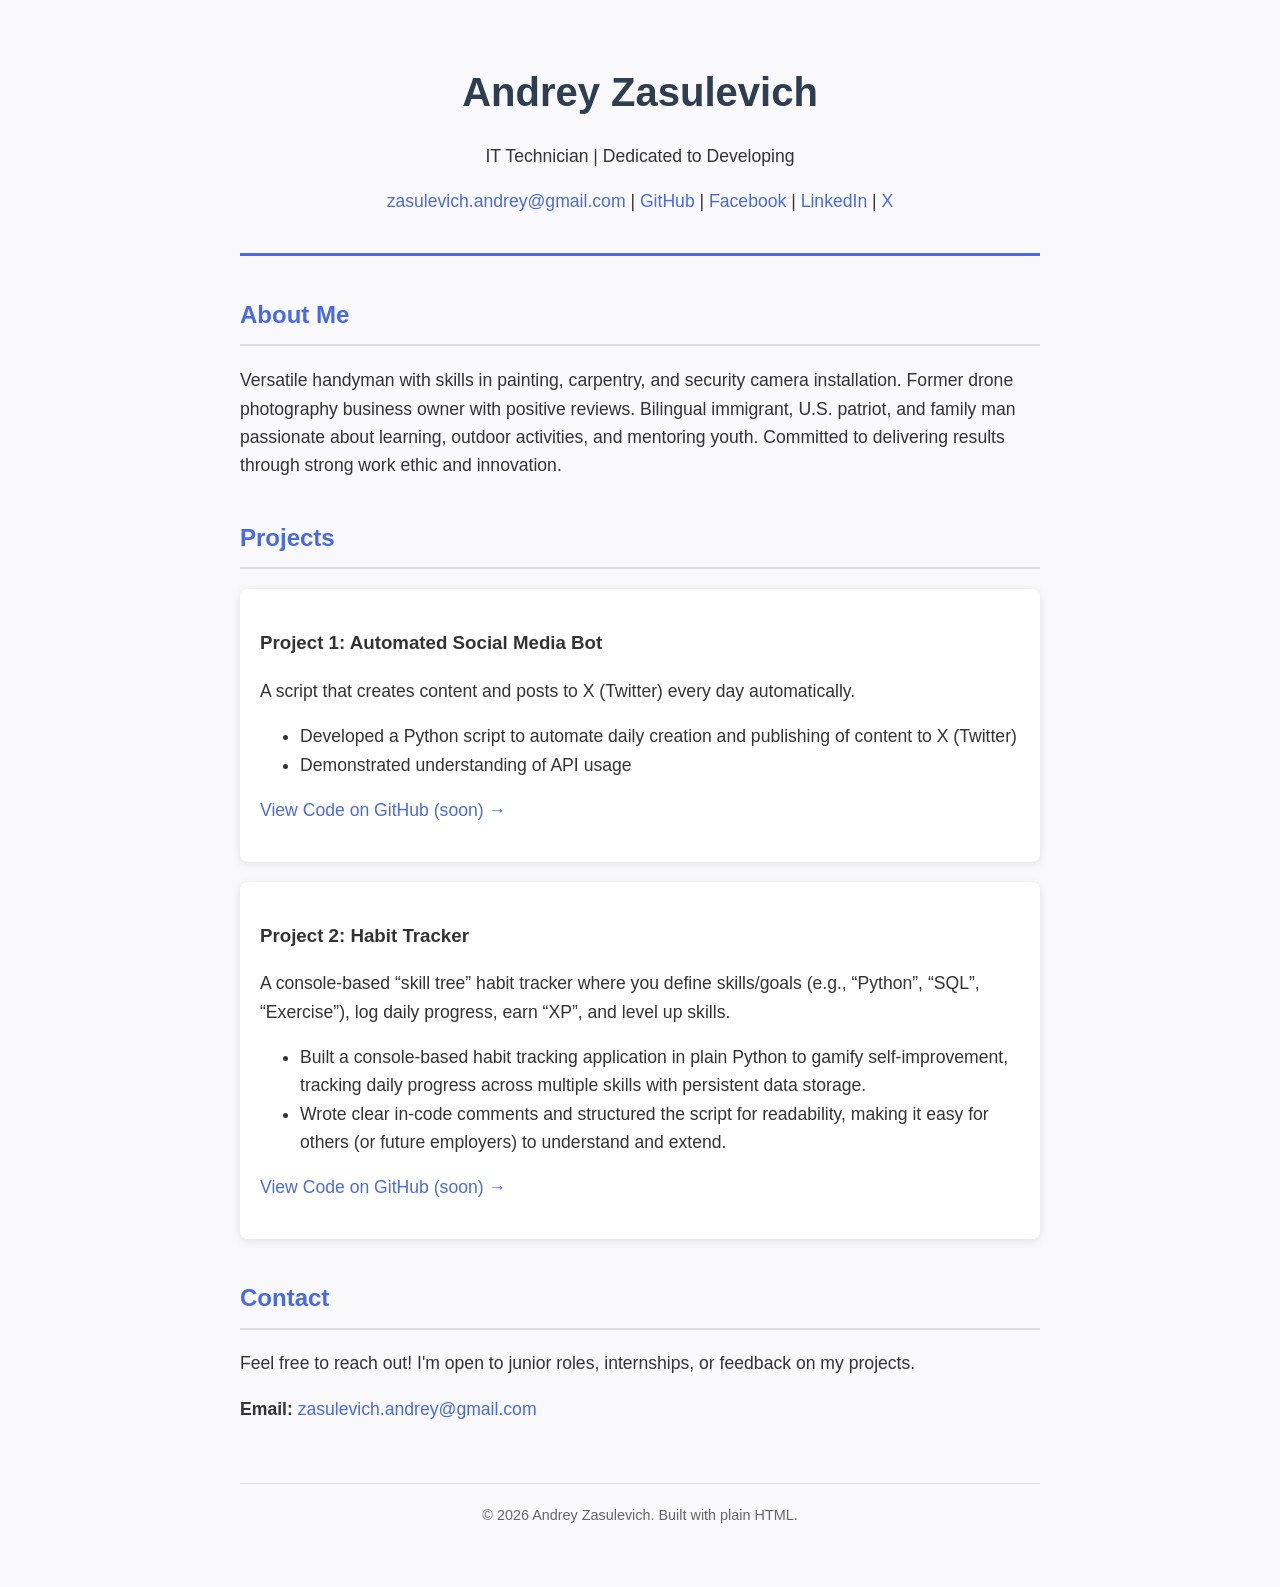
==== commit ca83046e: "Revise personal details and about section in index.html Updated personal information and description" ====
--- a/index.html
+++ b/index.html
@@ -65,11 +65,12 @@
 <body>
 
   <header>
-    <h1>Your Full Name</h1>
-    <p>Aspiring Data Analyst | Python & SQL Learner</p>
+    <h1>Andrey Zasulevich</h1>
+    <p>IT Technician | Dedicated to Developing</p>
     <p>
       <a href="mailto:zasulevich.andrey@gmail.com">zasulevich.andrey@gmail.com</a> |
       <a href="https://github.com/zasulevich" target="_blank">GitHub</a> |
+      <a href="https://www.facebook.com/andrey.zasulevich/" target="_blank">Facebook</a> |
       <a href="https://www.linkedin.com/in/andrey-zasulevich/" target="_blank">LinkedIn</a> |
       <a href="https://x.com/realzasulevich" target="_blank">X</a>
     </p>
@@ -78,9 +79,10 @@
   <section>
     <h2>About Me</h2>
     <p>
-      I'm currently building foundational skills in Python and SQL for data analysis and automation. 
-      I enjoy learning, writing custom programs, and converting information into insight. 
-      I'm actively working on small projects and looking for junior data analyst or similar entry-level opportunities.
+      Versatile handyman with skills in painting, carpentry, and security camera installation. 
+      Former drone photography business owner with positive reviews. 
+      Bilingual immigrant, U.S. patriot, and family man passionate about learning, outdoor activities, and mentoring youth. 
+      Committed to delivering results through strong work ethic and innovation.
     </p>
   </section>
 
